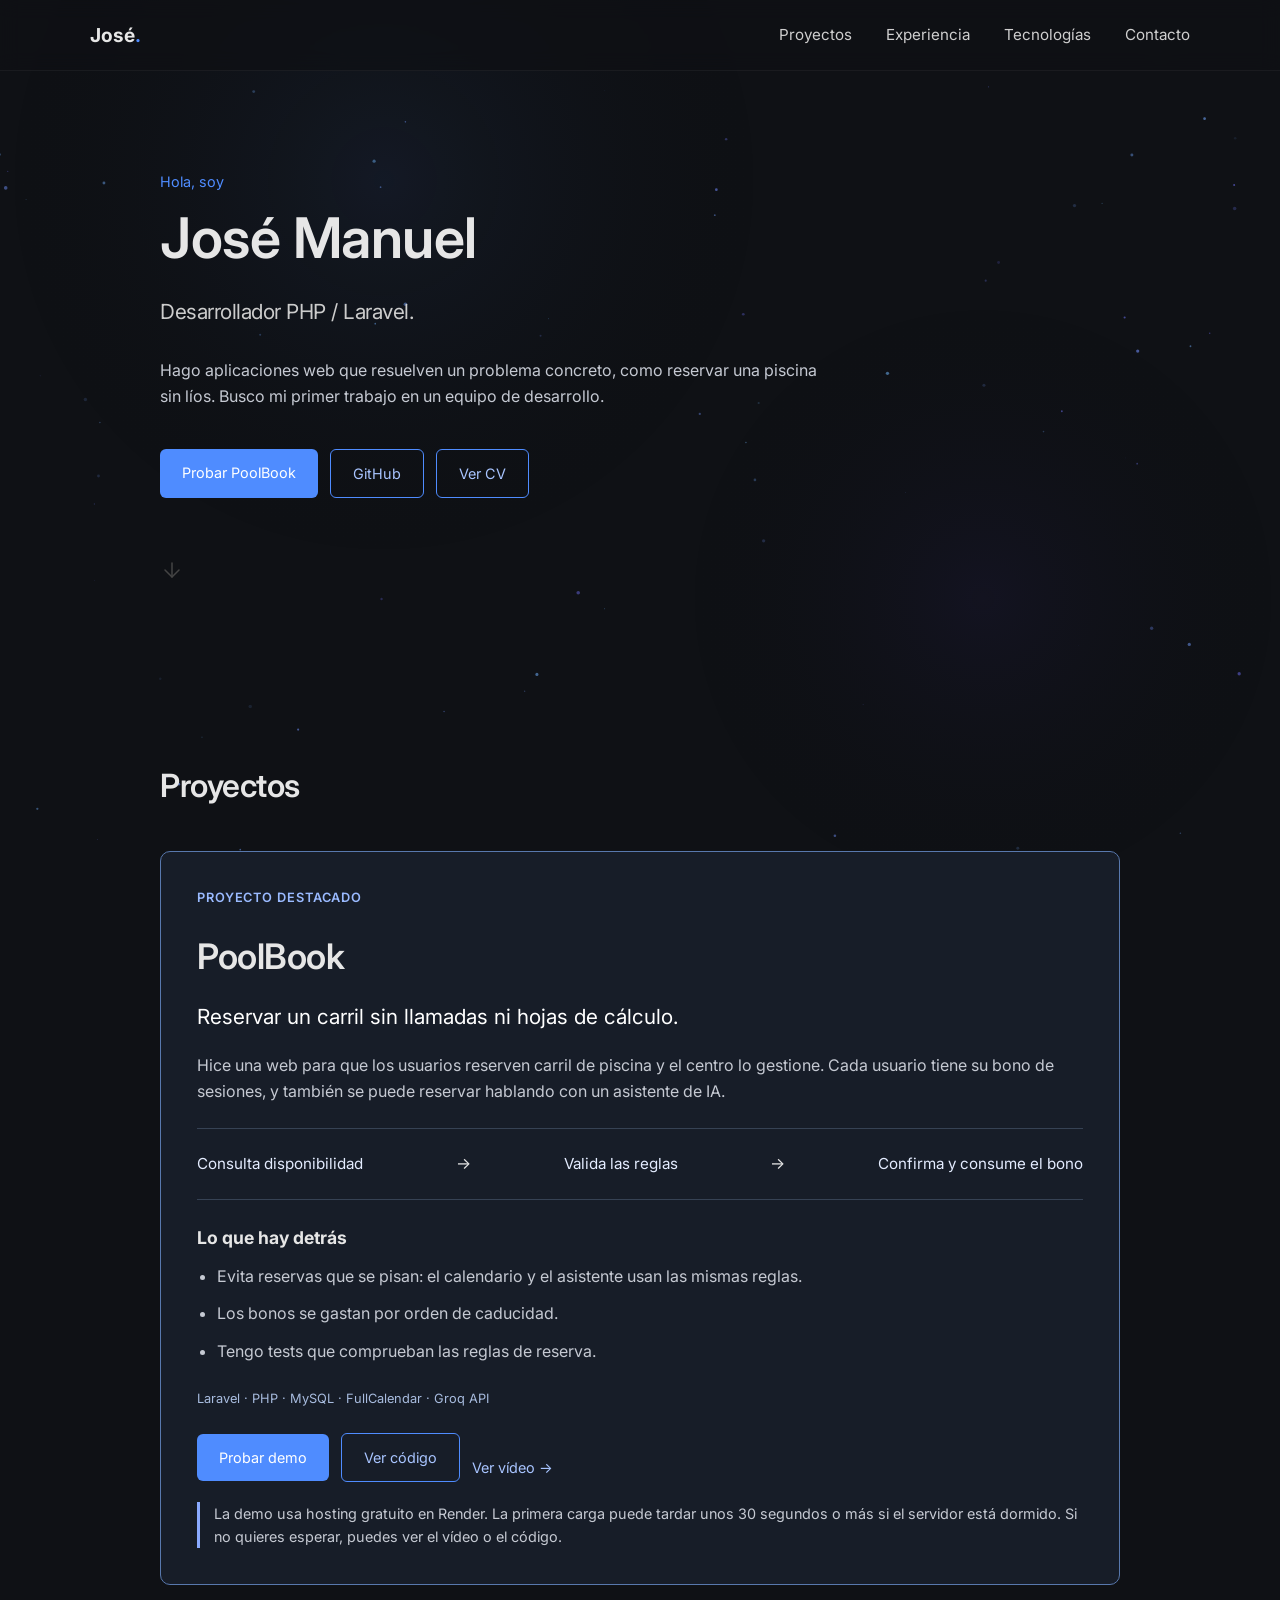
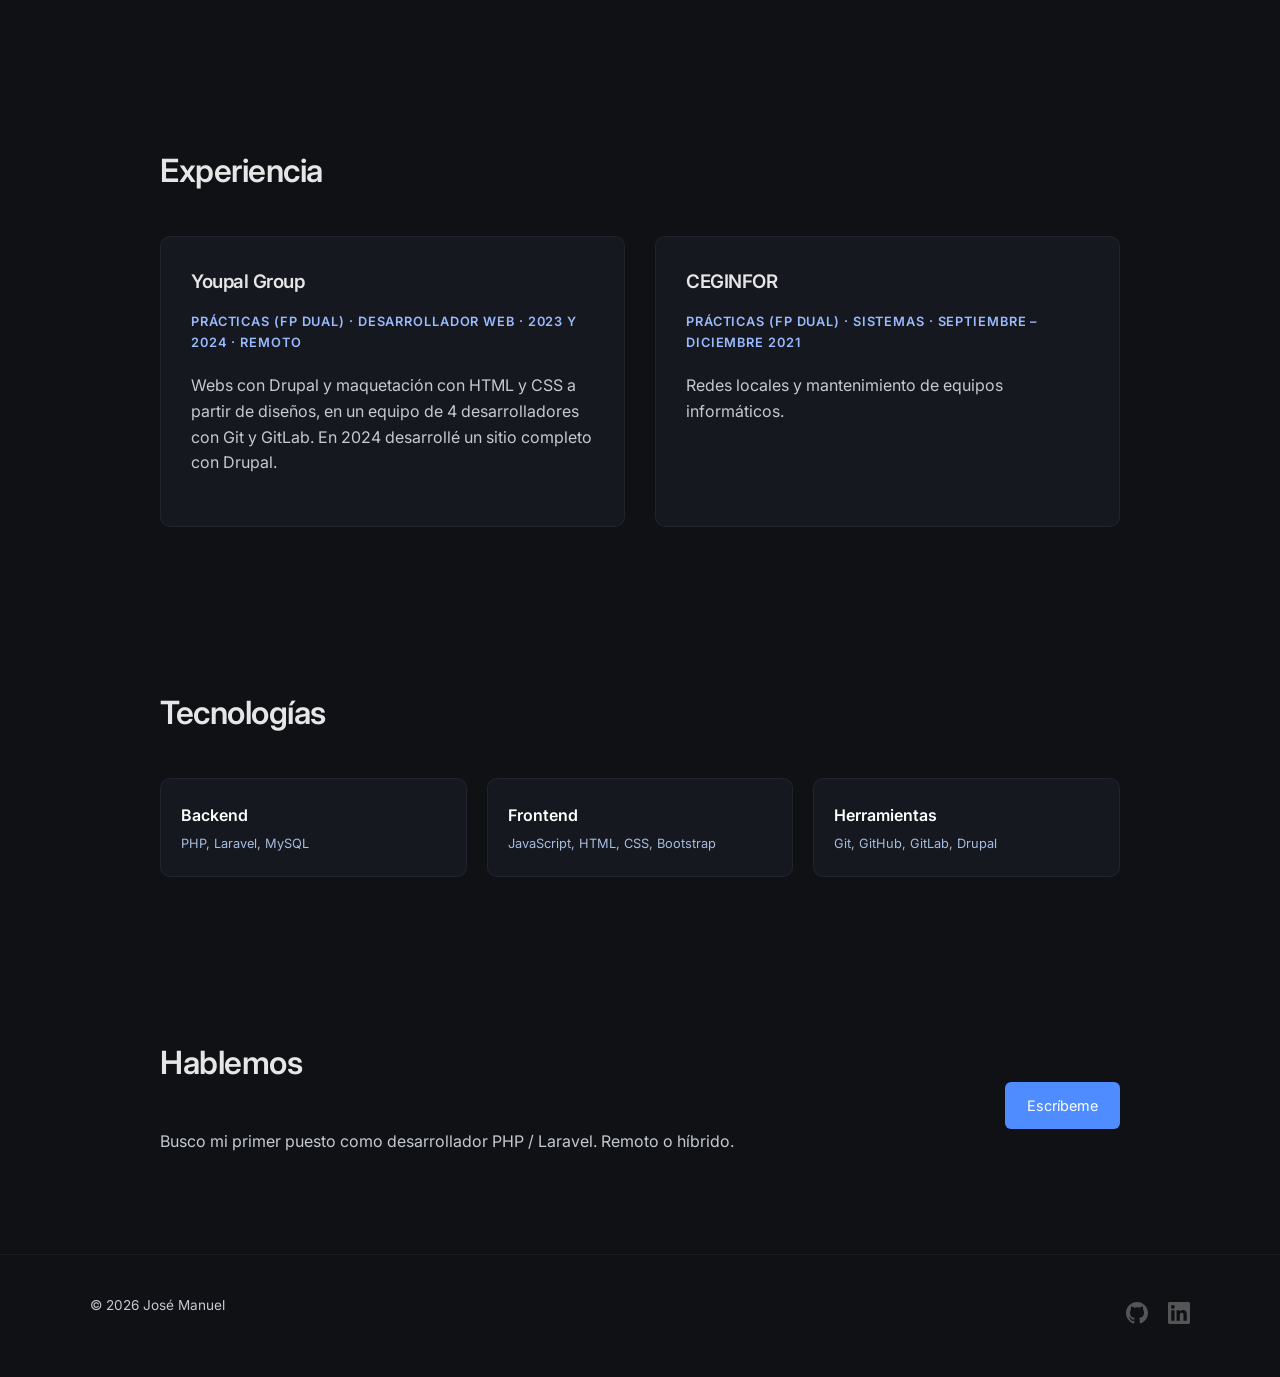
==== index.html @ 7a164c7e "añado contador de visitas" ====
<!DOCTYPE html>
<html lang="es">

<head>
  <meta charset="UTF-8" />
  <meta name="viewport" content="width=device-width, initial-scale=1.0" />
  <title>José Manuel | Desarrollador PHP y Laravel</title>
  <meta name="description"
    content="Desarrollo aplicaciones web con PHP y Laravel. Prueba PoolBook, una app de reservas que puedes usar ahora mismo.">
  <meta property="og:type" content="website" />
  <meta property="og:locale" content="es_ES" />
  <meta property="og:title" content="José Manuel | Desarrollador PHP y Laravel" />
  <meta property="og:description" content="Desarrollo aplicaciones web con PHP y Laravel. Prueba PoolBook, una app de reservas que puedes usar ahora mismo." />
  <meta property="og:url" content="https://josebenitezalba.github.io/Personal-Website/" />
  <meta property="og:image" content="https://josebenitezalba.github.io/Personal-Website/assets/1-social-preview.png" />
  <meta property="og:image:width" content="1200" />
  <meta property="og:image:height" content="630" />
  <meta name="twitter:card" content="summary_large_image" />
  <link rel="icon" type="image/svg+xml" href="assets/favicon.svg" />
  <link rel="canonical" href="https://josebenitezalba.github.io/Personal-Website/" />
  <link rel="preconnect" href="https://fonts.googleapis.com">
  <link href="https://fonts.googleapis.com/css2?family=Inter:wght@300;400;600;700&display=swap" rel="stylesheet">
  <link rel="stylesheet" href="style.css" />
</head>

<body>

  <!-- FONDO ANIMADO -->
  <a class="skip-link" href="#main">Saltar al contenido</a>
  <canvas id="bg-canvas" aria-hidden="true"></canvas>

  <header class="header">
    <div class="container nav">
      <div class="logo">José<span>.</span></div>
      <nav id="main-nav">
        <a href="#projects">Proyectos</a>
        <a href="#experience">Experiencia</a>
        <a href="#skills">Tecnologías</a>
        <a href="#contact">Contacto</a>
      </nav>
      <button class="hamburger" id="hamburger" aria-label="Abrir menú" aria-expanded="false" aria-controls="main-nav">
        <span></span>
        <span></span>
        <span></span>
      </button>
    </div>
  </header>

  <main id="main">

    <!-- HERO -->
    <section class="hero" data-section>
      <div class="container hero-container">
        <p class="hero-mini">Hola, soy</p>

        <h1 class="hero-name">
          <span>José Manuel</span>
        </h1>

        <h2 class="hero-role">
          Desarrollador PHP / Laravel.
        </h2>

        <p class="hero-description">
          Hago aplicaciones web que resuelven un problema concreto, como reservar una piscina sin líos.
          Busco mi primer trabajo en un equipo de desarrollo.
        </p>

        <div class="hero-buttons">
          <a href="#poolbook" class="btn-primary">Probar PoolBook</a>
          <a href="https://github.com/JoseBenitezAlba" target="_blank" rel="noopener noreferrer" class="btn-secondary">GitHub</a>
          <a href="CV José Manuel Benítez Alba.pdf" target="_blank" rel="noopener noreferrer" class="btn-secondary">Ver CV</a>
        </div>

        <a href="#projects" class="scroll-indicator" aria-label="Scroll hacia abajo">
          <svg xmlns="http://www.w3.org/2000/svg" width="24" height="24" viewBox="0 0 24 24" fill="none"
            stroke="currentColor" stroke-width="1.5" stroke-linecap="round" stroke-linejoin="round">
            <line x1="12" y1="5" x2="12" y2="19" />
            <polyline points="19 12 12 19 5 12" />
          </svg>
        </a>
      </div>
    </section>

    <!-- PROYECTOS -->
    <section id="projects" class="section" data-section>
      <div class="container narrow">
        <h2>Proyectos</h2>
        <div class="projects-grid">

          <article id="poolbook" class="project-card featured-project">
            <p class="eyebrow">Proyecto destacado</p>
            <h3>PoolBook</h3>
            <p class="project-lead">Reservar un carril sin llamadas ni hojas de cálculo.</p>
            <p>Hice una web para que los usuarios reserven carril de piscina y el centro lo gestione.
              Cada usuario tiene su bono de sesiones, y también se puede reservar hablando con un asistente de IA.</p>
            <div class="case-flow" aria-label="Flujo de una reserva">
              <span>Consulta disponibilidad</span><span aria-hidden="true">→</span>
              <span>Valida las reglas</span><span aria-hidden="true">→</span><span>Confirma y consume el bono</span>
            </div>
            <h4>Lo que hay detrás</h4>
            <ul class="case-details">
              <li>Evita reservas que se pisan: el calendario y el asistente usan las mismas reglas.</li>
              <li>Los bonos se gastan por orden de caducidad.</li>
              <li>Tengo tests que comprueban las reglas de reserva.</li>
            </ul>
            <p class="tech">Laravel · PHP · MySQL · FullCalendar · Groq API</p>
            <div class="project-actions">
              <a href="https://poolbook.onrender.com/" target="_blank" rel="noopener noreferrer" class="btn-primary">Probar demo</a>
              <a href="https://github.com/JoseBenitezAlba/poolbook" target="_blank" rel="noopener noreferrer" class="btn-secondary">Ver código</a>
              <a href="https://youtu.be/JI9NC-3bdPs" target="_blank" rel="noopener noreferrer" class="project-link">Ver vídeo →</a>
            </div>
            <p class="demo-note">La demo usa hosting gratuito en Render. La primera carga puede tardar unos 30 segundos o más si el servidor está dormido. Si no quieres esperar, puedes ver el vídeo o el código.</p>
          </article>

        </div>
      </div>
    </section>

    <!-- EXPERIENCIA -->
    <section id="experience" class="section" data-section>
      <div class="container narrow">
        <h2>Experiencia</h2>
        <div class="projects-grid">

          <article class="project-card">
            <h3>Youpal Group</h3>
            <p class="eyebrow">Prácticas (FP dual) · Desarrollador web · 2023 y 2024 · Remoto</p>
            <p>
              Webs con Drupal y maquetación con HTML y CSS a partir de diseños, en un equipo
              de 4 desarrolladores con Git y GitLab. En 2024 desarrollé un sitio completo con Drupal.
            </p>
          </article>

          <article class="project-card">
            <h3>CEGINFOR</h3>
            <p class="eyebrow">Prácticas (FP dual) · Sistemas · Septiembre – diciembre 2021</p>
            <p>
              Redes locales y mantenimiento de equipos informáticos.
            </p>
          </article>

        </div>
      </div>
    </section>

    <!-- TECNOLOGÍAS -->
    <section id="skills" class="section" data-section>
      <div class="container narrow">
        <h2>Tecnologías</h2>
        <div class="skills-grid">
          <div class="skill-item">
            <span class="skill-name">Backend</span>
            <span class="skill-level">PHP, Laravel, MySQL</span>
          </div>
          <div class="skill-item">
            <span class="skill-name">Frontend</span>
            <span class="skill-level">JavaScript, HTML, CSS, Bootstrap</span>
          </div>
          <div class="skill-item">
            <span class="skill-name">Herramientas</span>
            <span class="skill-level">Git, GitHub, GitLab, Drupal</span>
          </div>
        </div>
      </div>
    </section>

    <!-- CONTACTO -->
    <section id="contact" class="section contact-section" data-section>
      <div class="container narrow contact-container">
        <div class="contact-text">
          <h2>Hablemos</h2>
          <p>Busco mi primer puesto como desarrollador PHP / Laravel. Remoto o híbrido.</p>
        </div>
        <div class="contact-cta">
          <a href="mailto:jombenalb@gmail.com" class="btn-primary">Escríbeme</a>
        </div>
      </div>
    </section>

  </main>

  <footer>
    <div class="container footer-inner">
      <p>© 2026 José Manuel</p>
      <div class="footer-icons">
        <a href="https://github.com/JoseBenitezAlba" target="_blank" rel="noopener noreferrer" class="footer-icon" aria-label="GitHub">
          <svg xmlns="http://www.w3.org/2000/svg" width="22" height="22" viewBox="0 0 24 24" fill="currentColor">
            <path
              d="M12 0C5.374 0 0 5.373 0 12c0 5.302 3.438 9.8 8.207 11.387.599.111.793-.261.793-.577v-2.234c-3.338.726-4.033-1.416-4.033-1.416-.546-1.387-1.333-1.756-1.333-1.756-1.089-.745.083-.729.083-.729 1.205.084 1.839 1.237 1.839 1.237 1.07 1.834 2.807 1.304 3.492.997.107-.775.418-1.305.762-1.604-2.665-.305-5.467-1.334-5.467-5.931 0-1.311.469-2.381 1.236-3.221-.124-.303-.535-1.524.117-3.176 0 0 1.008-.322 3.301 1.23A11.509 11.509 0 0 1 12 5.803c1.02.005 2.047.138 3.006.404 2.291-1.552 3.297-1.23 3.297-1.23.653 1.653.242 2.874.118 3.176.77.84 1.235 1.911 1.235 3.221 0 4.609-2.807 5.624-5.479 5.921.43.372.823 1.102.823 2.222v3.293c0 .319.192.694.801.576C20.566 21.797 24 17.3 24 12c0-6.627-5.373-12-12-12z" />
          </svg>
        </a>
        <a href="https://www.linkedin.com/in/jose-manuel-benitez-alba" target="_blank" rel="noopener noreferrer" class="footer-icon" aria-label="LinkedIn">
          <svg xmlns="http://www.w3.org/2000/svg" width="22" height="22" viewBox="0 0 24 24" fill="currentColor">
            <path d="M20.447 20.452h-3.554v-5.569c0-1.328-.027-3.037-1.852-3.037-1.853 0-2.136 1.445-2.136 2.939v5.667H9.351V9h3.414v1.561h.046c.477-.9 1.637-1.85 3.37-1.85 3.601 0 4.267 2.37 4.267 5.455v6.286zM5.337 7.433a2.062 2.062 0 0 1-2.063-2.065 2.064 2.064 0 1 1 2.063 2.065zm1.782 13.019H3.555V9h3.564v11.452zM22.225 0H1.771C.792 0 0 .774 0 1.729v20.542C0 23.227.792 24 1.771 24h20.451C23.2 24 24 23.227 24 22.271V1.729C24 .774 23.2 0 22.222 0h.003z"/>
          </svg>
        </a>
      </div>
    </div>
  </footer>

  <script src="app.js"></script>
  <script data-goatcounter="https://josemanuel-dev.goatcounter.com/count"
    async src="https://gc.zgo.at/count.js"></script>
</body>

</html>
---- style.css ----
/* =============================
   BASE RESET
============================= */

* {
  margin: 0;
  padding: 0;
  box-sizing: border-box;
}

html {
  scroll-behavior: smooth;
}

body {
  font-family: 'Inter', sans-serif;
  background: #0f1115;
  color: #e6e6e6;
  line-height: 1.6;
  -webkit-font-smoothing: antialiased;
}

/* =============================
   CANVAS FONDO
============================= */

#bg-canvas {
  position: fixed;
  top: 0;
  left: 0;
  width: 100%;
  height: 100%;
  z-index: 0;
  pointer-events: none;
}

/* =============================
   LAYOUT
============================= */

.container {
  width: 90%;
  max-width: 1100px;
  margin: 0 auto;
  position: relative;
  z-index: 1;
}

/* Antes dependía del orden en el archivo para ganar la cascada
   sobre .container (misma especificidad). Con su propio width/margin
   funciona sola, sin depender de dónde se declare. */
.narrow {
  width: 90%;
  max-width: 750px;
  margin: 0 auto;
}

.section {
  padding: 140px 0;
  position: relative;
}

h1, h2, h3 {
  font-weight: 600;
  letter-spacing: -0.5px;
}

h2 {
  font-size: 2rem;
  margin-bottom: 40px;
}

p {
  color: #b5b5b5;
  margin-bottom: 20px;
}

strong {
  color: #ffffff;
}

/* =============================
   HEADER
============================= */

.header {
  position: fixed;
  width: 100%;
  top: 0;
  backdrop-filter: blur(10px);
  background: rgba(15,17,21,0.7);
  border-bottom: 1px solid rgba(255,255,255,0.05);
  z-index: 1000;
}

.nav {
  display: flex;
  justify-content: space-between;
  align-items: center;
  height: 70px;
}

.logo {
  font-weight: 700;
  font-size: 1.2rem;
}

.logo span {
  color: #4f8cff;
}

nav a {
  margin-left: 30px;
  text-decoration: none;
  color: #cfcfcf;
  font-size: 0.95rem;
  transition: 0.3s ease;
}

nav a:hover {
  color: #4f8cff;
}

/* =============================
   HERO
============================= */

.hero {
  min-height: 100vh;
  display: flex;
  align-items: center;
  padding-top: 80px;
  opacity: 1 !important;
  transform: none !important;
}

/* 750px en vez de 800px: ahora coincide exactamente con .narrow,
   así que el hero queda alineado con About/Skills/Projects/Contact. */
.hero-container {
  max-width: 750px;
}

.hero-mini {
  font-size: 0.9rem;
  color: #4f8cff;
  margin-bottom: 15px;
  animation: fadeUp 0.7s ease both;
  animation-delay: 0.1s;
}

.hero-name {
  font-size: 3.5rem;
  line-height: 1.1;
  margin-bottom: 25px;
  will-change: transform;
  transition: transform 0.15s ease-out;
  animation: fadeUp 0.7s ease both;
  animation-delay: 0.25s;
}

.hero-name span {
  display: block;
}

.hero-role {
  font-size: 1.3rem;
  font-weight: 400;
  color: #cccccc;
  margin-bottom: 30px;
  will-change: transform;
  transition: transform 0.2s ease-out;
  animation: fadeUp 0.7s ease both;
  animation-delay: 0.4s;
}

.hero-description {
  max-width: 600px;
  margin-bottom: 40px;
  will-change: transform;
  transition: transform 0.25s ease-out;
  animation: fadeUp 0.7s ease both;
  animation-delay: 0.55s;
}

.hero-buttons {
  display: flex;
  gap: 20px;
  margin-top: 20px;
  animation: fadeUp 0.7s ease both;
  animation-delay: 0.7s;
}

@keyframes fadeUp {
  from {
    opacity: 0;
    transform: translateY(30px);
  }
  to {
    opacity: 1;
    transform: translateY(0);
  }
}

/* =============================
   SCROLL INDICATOR
============================= */

.scroll-indicator {
  display: inline-flex;
  margin-top: 60px;
  color: #444;
  text-decoration: none;
  animation: bounce 2s ease-in-out infinite;
  transition: color 0.3s ease;
}

.scroll-indicator:hover {
  color: #4f8cff;
}

@keyframes bounce {
  0%, 100% { transform: translateY(0); }
  50%       { transform: translateY(10px); }
}

/* =============================
   NAV ACTIVO
============================= */

nav a.active {
  color: #4f8cff;
}

/* =============================
   BOTÓN CV
============================= */

.btn-cv {
  display: inline-flex;
  align-items: center;
  gap: 8px;
  border: 1px solid rgba(255,255,255,0.15);
  color: #cfcfcf;
  padding: 12px 22px;
  text-decoration: none;
  border-radius: 6px;
  font-size: 0.9rem;
  transition: 0.3s ease;
}

.btn-cv:hover {
  border-color: #4f8cff;
  color: #4f8cff;
  transform: translateY(-2px);
}

/* =============================
   TECNOLOGÍAS
============================= */

.skills-grid {
  display: grid;
  grid-template-columns: repeat(auto-fit, minmax(220px, 1fr));
  gap: 20px;
}

.skill-item {
  background: #15181f;
  border: 1px solid rgba(255,255,255,0.05);
  border-radius: 10px;
  padding: 24px 20px;
  transition: 0.3s ease;
}

.skill-item:hover {
  border-color: #4f8cff;
  transform: translateY(-4px);
}

.skill-icon {
  font-size: 1.6rem;
  display: block;
  margin-bottom: 10px;
}

.skill-name {
  font-size: 1rem;
  font-weight: 600;
  color: #ffffff;
  display: block;
  margin-bottom: 6px;
}

.skill-level {
  font-size: 0.8rem;
  color: #666;
  display: block;
  line-height: 1.4;
}

/* =============================
   BUTTONS
============================= */

.btn-primary {
  background: #4f8cff;
  color: #fff;
  padding: 12px 22px;
  text-decoration: none;
  border-radius: 6px;
  font-size: 0.9rem;
  transition: 0.3s ease;
}

.btn-primary:hover {
  background: #3a6edc;
  transform: translateY(-2px);
}

.btn-secondary {
  border: 1px solid #4f8cff;
  color: #4f8cff;
  padding: 12px 22px;
  text-decoration: none;
  border-radius: 6px;
  font-size: 0.9rem;
  transition: 0.3s ease;
}

.btn-secondary:hover {
  background: rgba(79,140,255,0.1);
}

/* Estado de foco visible para navegación por teclado.
   Antes solo había :hover, así que un usuario tabulando no veía
   dónde estaba el foco. */
.btn-primary:focus-visible,
.btn-secondary:focus-visible,
.btn-cv:focus-visible,
nav a:focus-visible,
.project-link:focus-visible,
.footer-icon:focus-visible,
.scroll-indicator:focus-visible {
  outline: 2px solid #4f8cff;
  outline-offset: 3px;
  border-radius: 4px;
}

/* =============================
   ABOUT
============================= */

.about-highlight {
  font-size: 1.2rem;
  color: #ffffff;
  margin-bottom: 25px;
}

/* =============================
   PROJECTS
============================= */

/* auto-fit en vez de repeat(2, 1fr): con 2 proyectos se ve igual
   que antes, pero si añades un tercero (p. ej. PoolBook) no te
   deja una fila descuadrada 2+1. */
.projects-grid {
  display: grid;
  grid-template-columns: repeat(auto-fit, minmax(300px, 1fr));
  gap: 30px;
}

.project-card {
  padding: 30px;
  background: #15181f;
  border: 1px solid rgba(255,255,255,0.05);
  border-radius: 10px;
  transition: 0.3s ease;
}

.project-card:hover {
  transform: translateY(-5px);
  border-color: #4f8cff;
}

.project-card h3 {
  margin-bottom: 15px;
}

.tech {
  font-size: 0.8rem;
  color: #4f8cff;
  display: block;
  margin-top: 15px;
}

.project-link {
  display: inline-block;
  margin-top: 20px;
  color: #ffffff;
  text-decoration: none;
  font-size: 0.9rem;
}

.project-link:hover {
  color: #4f8cff;
}

/* =============================
   CONTACT
============================= */

.contact-container {
  display: flex;
  justify-content: space-between;
  align-items: center;
  gap: 60px;
  flex-wrap: wrap;
}

.contact-text {
  flex: 1;
}

.contact-cta {
  flex-shrink: 0;
  display: flex;
  gap: 12px;
  flex-wrap: wrap;
}

/* =============================
   FOOTER
============================= */

footer {
  padding: 40px 0;
  border-top: 1px solid rgba(255,255,255,0.05);
  color: #777;
  font-size: 0.85rem;
  position: relative;
  z-index: 1;
}

.footer-inner {
  display: flex;
  justify-content: space-between;
  align-items: center;
}

.footer-icons {
  display: flex;
  gap: 20px;
}

.footer-icon {
  color: #555;
  transition: color 0.3s ease, transform 0.3s ease;
}

.footer-icon:hover {
  color: #4f8cff;
  transform: translateY(-3px);
}

/* =============================
   SCROLL REVEAL
============================= */

[data-section] {
  opacity: 1;
  transform: translateY(40px);
  transition: opacity 0.7s ease, transform 0.7s ease;
}

.hero[data-section] {
  opacity: 1;
  transform: none;
}

[data-section].visible {
  opacity: 1;
  transform: translateY(0);
}

/* =============================
   HAMBURGER
============================= */

.hamburger {
  display: none;
  flex-direction: column;
  justify-content: center;
  gap: 5px;
  background: none;
  border: none;
  cursor: pointer;
  padding: 4px;
  z-index: 1001;
}

.hamburger span {
  display: block;
  width: 24px;
  height: 2px;
  background: #cfcfcf;
  border-radius: 2px;
  transition: 0.3s ease;
}

.hamburger.open span:nth-child(1) {
  transform: translateY(7px) rotate(45deg);
}
.hamburger.open span:nth-child(2) {
  opacity: 0;
}
.hamburger.open span:nth-child(3) {
  transform: translateY(-7px) rotate(-45deg);
}

/* =============================
   RESPONSIVE
============================= */

@media (max-width: 768px) {
  .hamburger {
    display: flex;
  }

  #main-nav {
    display: none;
    flex-direction: column;
    position: fixed;
    top: 70px;
    left: 0;
    width: 100%;
    background: rgba(15,17,21,0.97);
    backdrop-filter: blur(10px);
    padding: 30px 0;
    border-bottom: 1px solid rgba(255,255,255,0.05);
    z-index: 999;
  }

  #main-nav.open {
    display: flex;
  }

  #main-nav a {
    margin: 0;
    padding: 14px 5%;
    font-size: 1.1rem;
    border-bottom: 1px solid rgba(255,255,255,0.04);
  }

  .hero-name {
    font-size: 2.5rem;
  }

  .hero-buttons {
    flex-direction: column;
    align-items: flex-start;
  }

  .section {
    padding: 100px 0;
  }

  .contact-container {
    flex-direction: column;
    align-items: flex-start;
  }

  .contact-cta {
    flex-direction: column;
    width: 100%;
  }

  .skills-grid,
  .projects-grid {
    grid-template-columns: 1fr;
  }
}

/* =============================
   ACCESIBILIDAD: MOVIMIENTO REDUCIDO
============================= */

@media (prefers-reduced-motion: reduce) {
  *,
  *::before,
  *::after {
    animation-duration: 0.01ms !important;
    animation-iteration-count: 1 !important;
    transition-duration: 0.01ms !important;
    scroll-behavior: auto !important;
  }
}

/* Contenido accesible sin JavaScript; los efectos nunca ocultan información. */
[data-section], .hero[data-section] { opacity: 1; transform: none; }
p { color: #c5c9d2; }
.hero { min-height: auto; padding: 170px 0 90px; }
.hero-container, .narrow { max-width: 960px; }
.hero-description { max-width: 660px; }
.hero-role { max-width: 800px; }
.hero-buttons, .project-actions { display: flex; flex-wrap: wrap; gap: 12px; }
.section { padding: 80px 0; scroll-margin-top: 90px; }
#poolbook { scroll-margin-top: 100px; }
.featured-project { grid-column: 1 / -1; padding: 36px; border-color: #5878ad; background: #171d28; }
.featured-project h3 { font-size: 2.2rem; }
.eyebrow { color: #9abaff; font-size: .8rem; letter-spacing: .07em; text-transform: uppercase; font-weight: 600; }
.project-lead { font-size: 1.3rem; color: #fff; }
.featured-project h4 { margin: 24px 0 12px; font-size: 1.1rem; }
.case-details { padding-left: 20px; color: #c5c9d2; }
.case-details li { margin-bottom: 12px; }
.case-flow { display: flex; align-items: center; justify-content: space-between; gap: 15px; border-block: 1px solid #364254; padding: 22px 0; margin: 24px 0; }
.case-flow span:not([aria-hidden]) { font-size: .95rem; color: #e4ecff; }
.demo-note { margin: 20px 0 0; font-size: .9rem; border-left: 3px solid #8aaaff; padding-left: 14px; }
.featured-project .tech { margin: 24px 0; display: block; }
.project-actions { align-items: center; }
.skip-link { position: fixed; left: 16px; top: -80px; z-index: 2000; padding: 12px; background: white; color: #10151f; }
.skip-link:focus { top: 16px; }
a:focus-visible, button:focus-visible { outline: 3px solid #b5ccff; outline-offset: 5px; }
@media (max-width: 768px) {
  .hero { padding: 130px 0 65px; }
  .hero-role { font-size: 1.4rem; }
  .featured-project { padding: 24px; }
  .case-flow { flex-direction: column; align-items: flex-start; }
  .case-flow [aria-hidden] { transform: rotate(90deg); }
  .project-actions { flex-direction: column; align-items: stretch; }
  #main-nav { position: static; display: flex; padding: 0; background: transparent; }
  .nav { flex-wrap: wrap; }
  #main-nav a { padding: 8px 6px; font-size: .85rem; border: 0; }
  .hamburger { display: none; }
  .js #main-nav { display: none; position: fixed; padding: 20px 0; background: #0f1115; }
  .js #main-nav.open { display: flex; }
  .js .hamburger { display: flex; }
}
/* El hero es contenido, no una animación de entrada. */
.hero-mini, .hero-name, .hero-role, .hero-description, .hero-buttons { animation: none; opacity: 1; }
.skill-level, .tech { color: #a8bcdf; }
.btn-secondary, .project-link { color: #a8c4ff; }
@media (max-width: 768px) {
  html:not(.js) .header { position: static; }
  html:not(.js) #main-nav { flex-direction: row; flex-wrap: wrap; }
  html:not(.js) .hero { padding-top: 65px; }
}
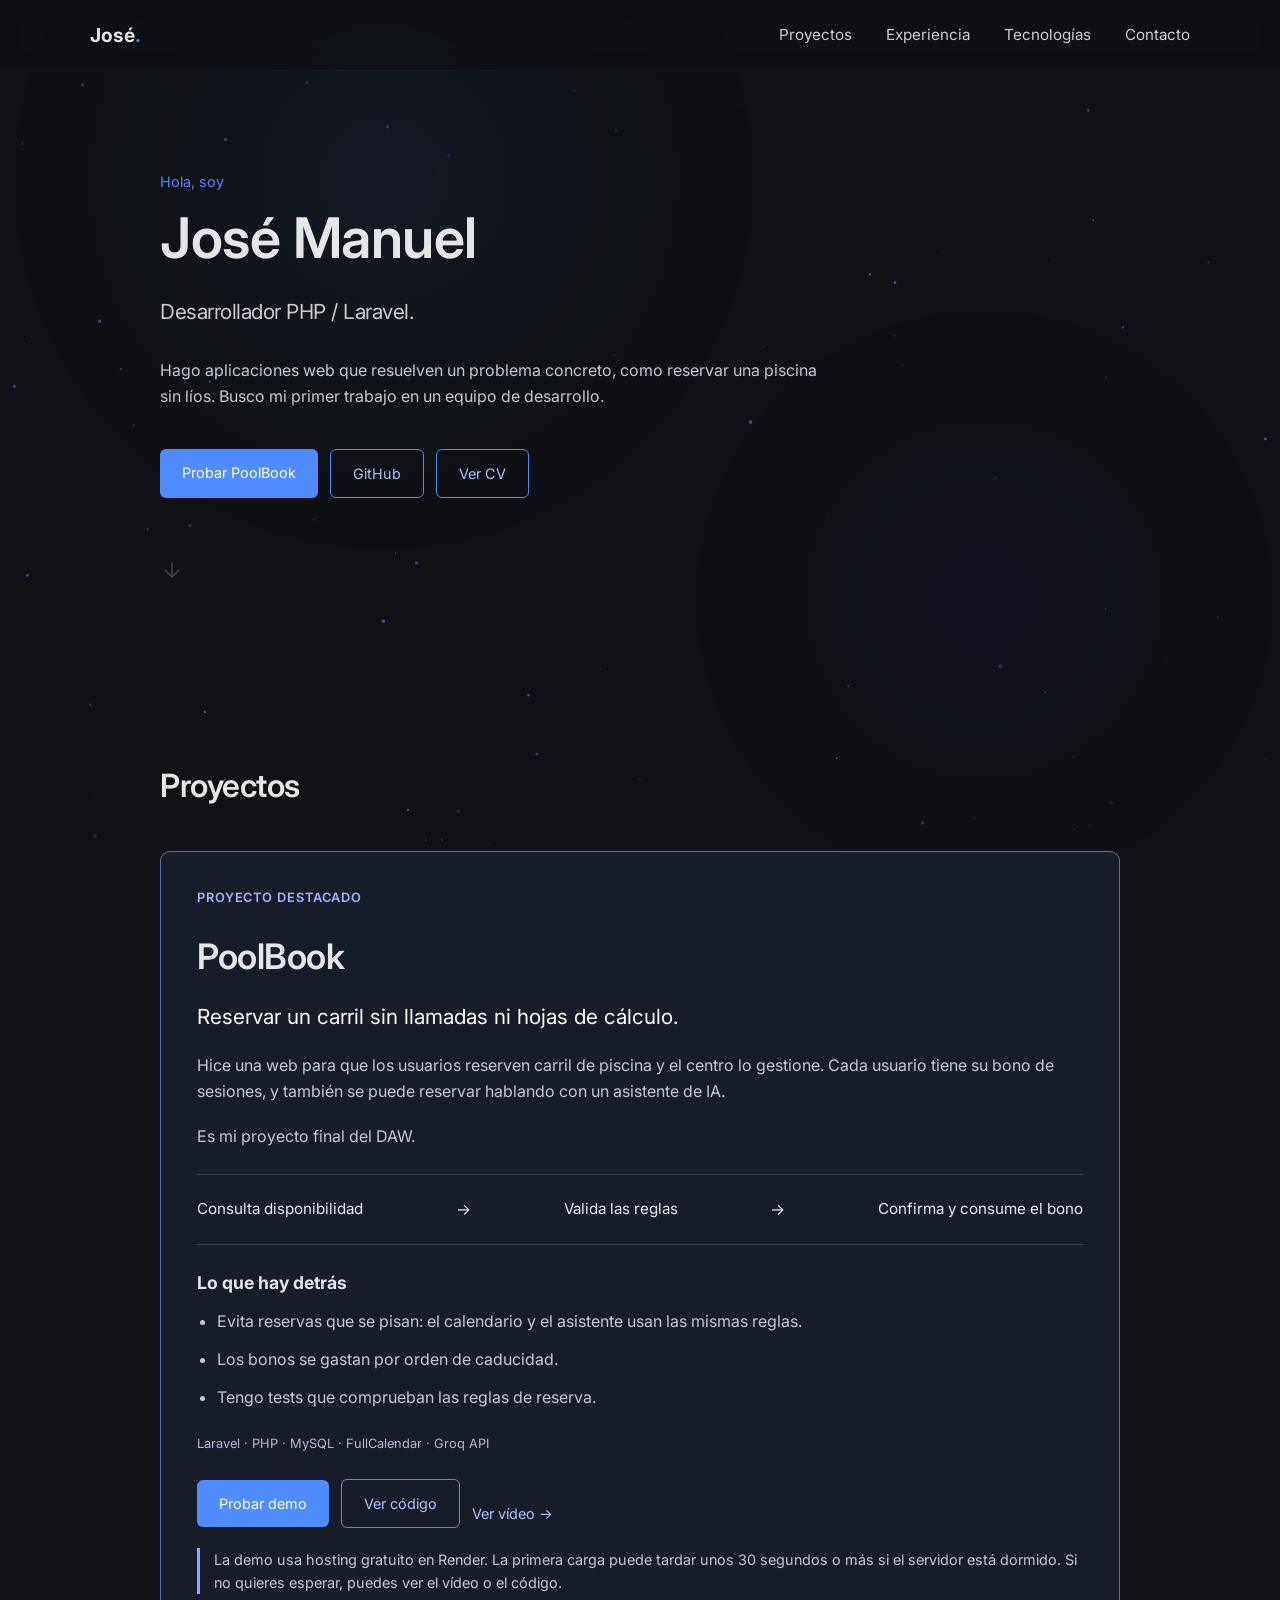
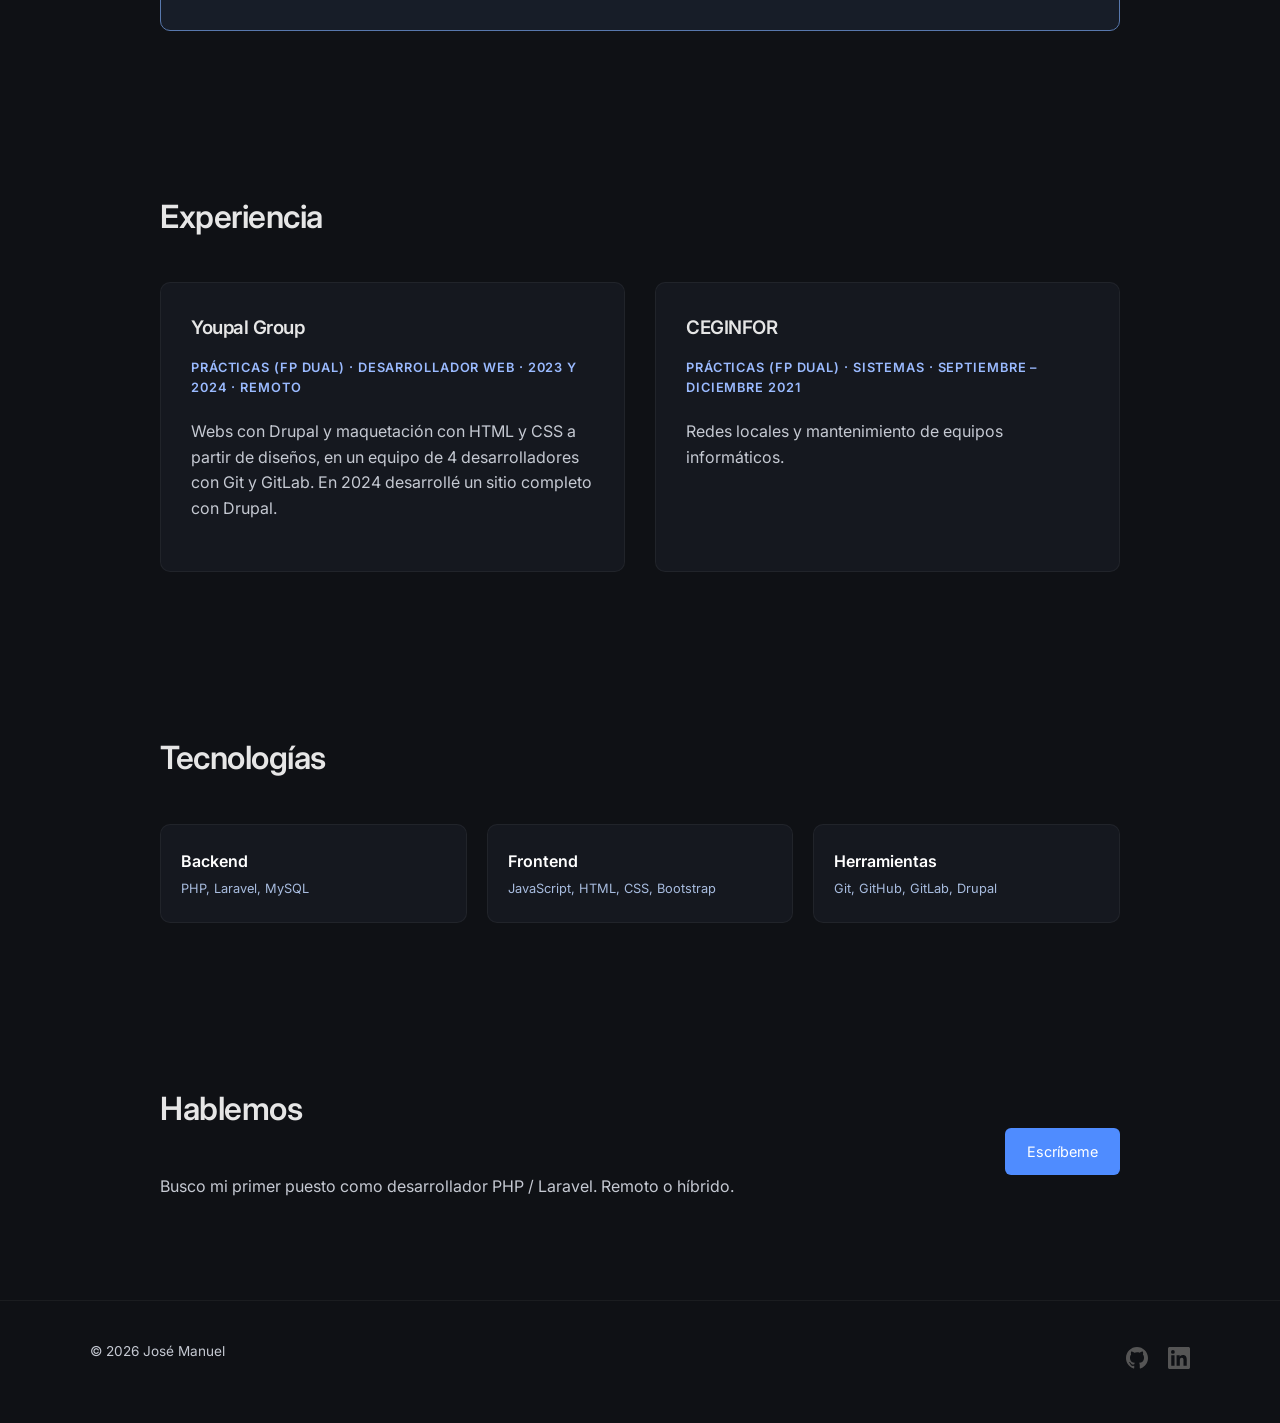
==== commit ff73c343: "subida del website" ====
--- a/index.html
+++ b/index.html
@@ -69,7 +69,7 @@
         <div class="hero-buttons">
           <a href="#poolbook" class="btn-primary">Probar PoolBook</a>
           <a href="https://github.com/JoseBenitezAlba" target="_blank" rel="noopener noreferrer" class="btn-secondary">GitHub</a>
-          <a href="CV José Manuel Benítez Alba.pdf" target="_blank" rel="noopener noreferrer" class="btn-secondary">Ver CV</a>
+          <a href="CV-Jose-Manuel-Benitez-Alba.pdf" target="_blank" rel="noopener noreferrer" class="btn-secondary">Ver CV</a>
         </div>
 
         <a href="#projects" class="scroll-indicator" aria-label="Scroll hacia abajo">
@@ -94,6 +94,7 @@
             <p class="project-lead">Reservar un carril sin llamadas ni hojas de cálculo.</p>
             <p>Hice una web para que los usuarios reserven carril de piscina y el centro lo gestione.
               Cada usuario tiene su bono de sesiones, y también se puede reservar hablando con un asistente de IA.</p>
+            <p>Es mi proyecto final del DAW.</p>
             <div class="case-flow" aria-label="Flujo de una reserva">
               <span>Consulta disponibilidad</span><span aria-hidden="true">→</span>
               <span>Valida las reglas</span><span aria-hidden="true">→</span><span>Confirma y consume el bono</span>
@@ -205,3 +206,4 @@
 </body>
 
 </html>
+
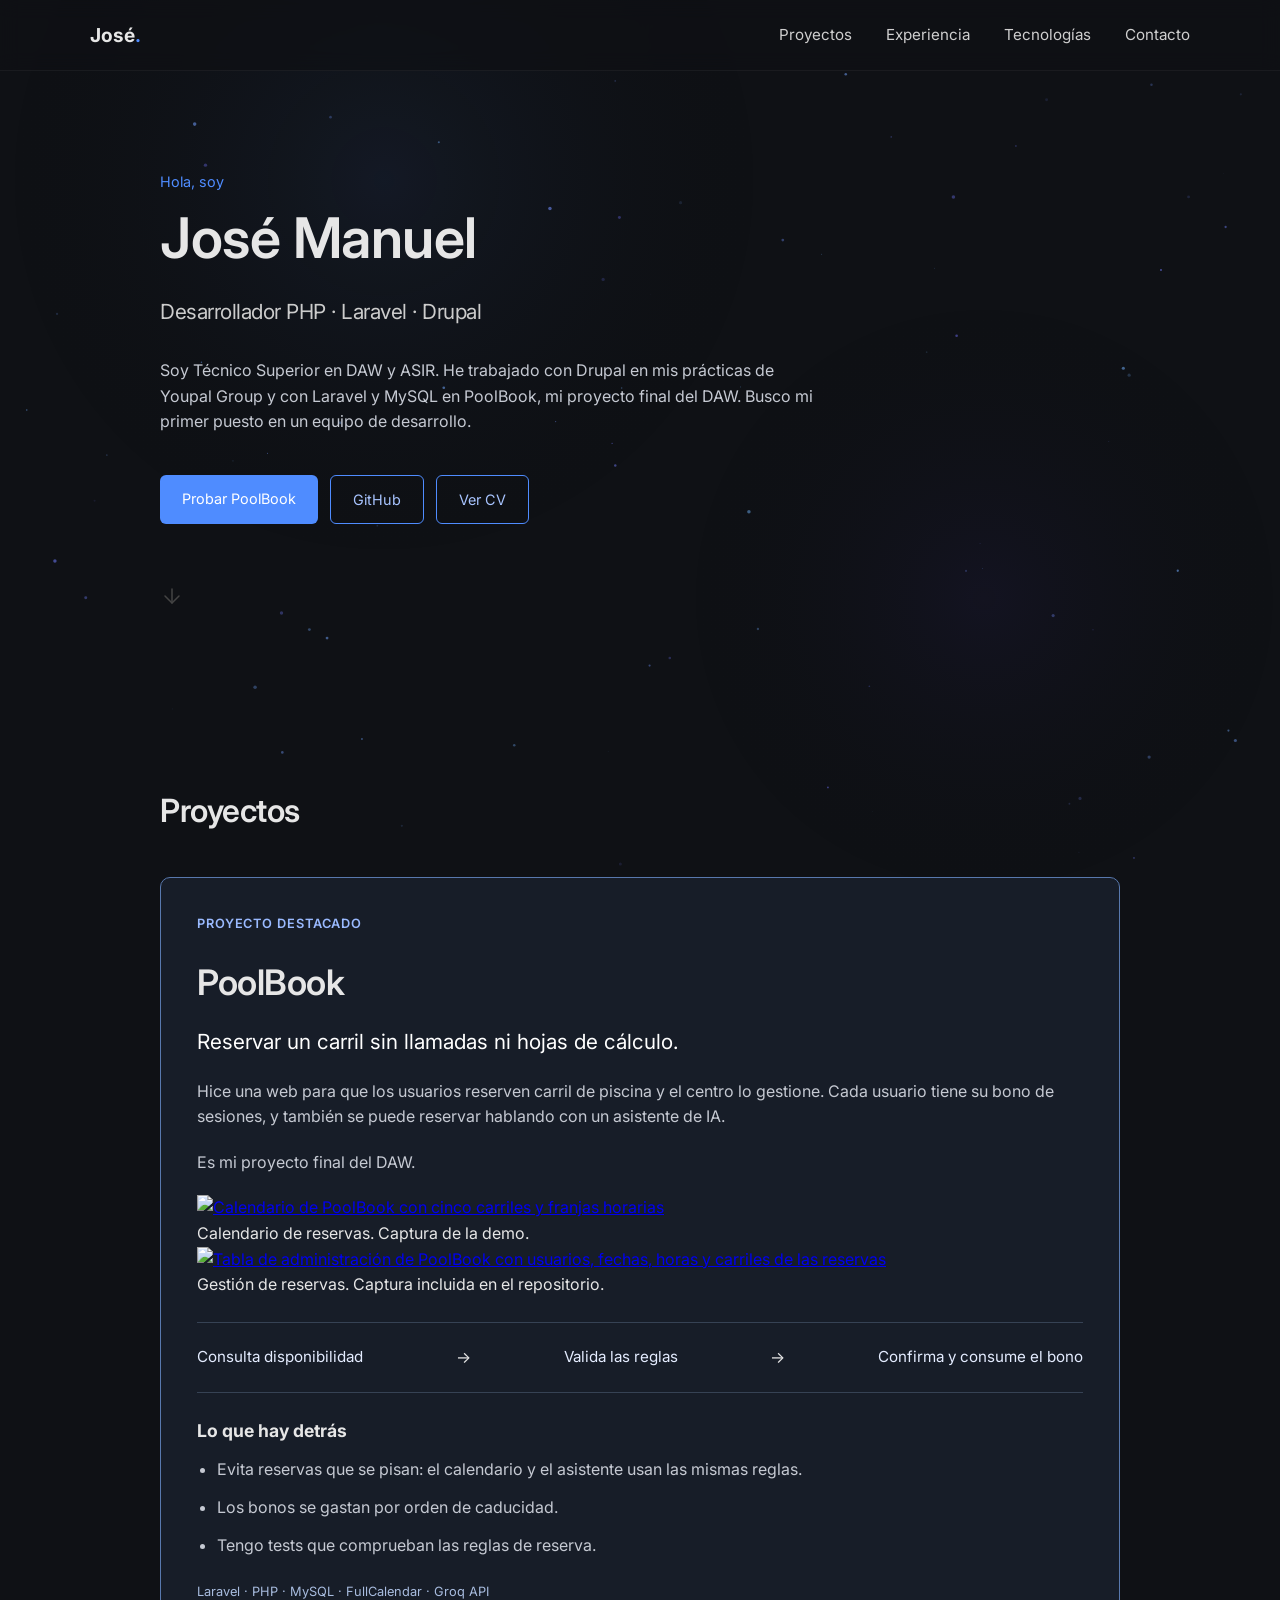
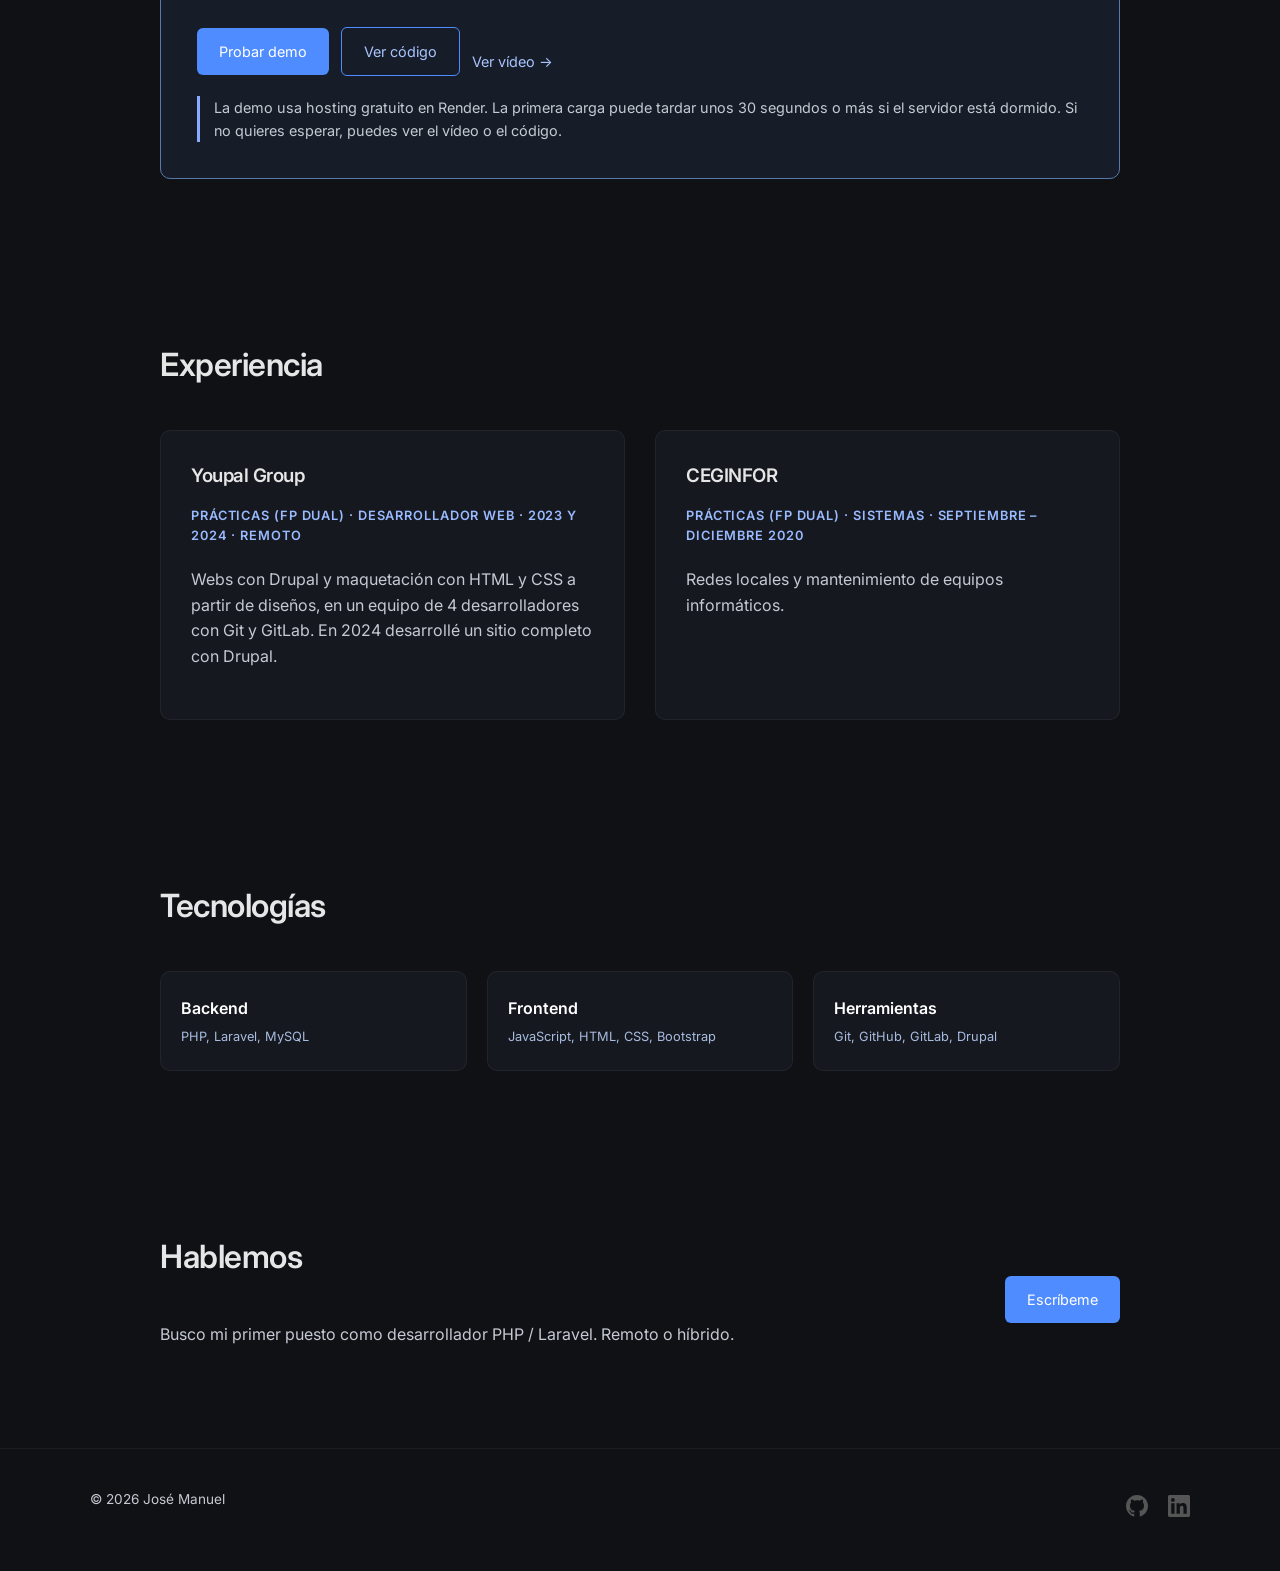
==== commit b7f1671e: "Actualizo portada, capturas de PoolBook y fecha de Ceginfor Updated job title and description for cl" ====
--- a/index.html
+++ b/index.html
@@ -58,12 +58,11 @@
         </h1>
 
         <h2 class="hero-role">
-          Desarrollador PHP / Laravel.
+          Desarrollador PHP · Laravel · Drupal
         </h2>
 
         <p class="hero-description">
-          Hago aplicaciones web que resuelven un problema concreto, como reservar una piscina sin líos.
-          Busco mi primer trabajo en un equipo de desarrollo.
+          Soy Técnico Superior en DAW y ASIR. He trabajado con Drupal en mis prácticas de Youpal Group y con Laravel y MySQL en PoolBook, mi proyecto final del DAW. Busco mi primer puesto en un equipo de desarrollo.
         </p>
 
         <div class="hero-buttons">
@@ -95,6 +94,20 @@
             <p>Hice una web para que los usuarios reserven carril de piscina y el centro lo gestione.
               Cada usuario tiene su bono de sesiones, y también se puede reservar hablando con un asistente de IA.</p>
             <p>Es mi proyecto final del DAW.</p>
+            <div class="project-gallery" aria-label="Capturas de PoolBook">
+              <figure>
+                <a href="assets/poolbook-calendario.webp" target="_blank" rel="noopener noreferrer" aria-label="Ampliar captura del calendario de PoolBook">
+                  <img src="assets/poolbook-calendario.webp" alt="Calendario de PoolBook con cinco carriles y franjas horarias" width="1440" height="330" loading="lazy" decoding="async">
+                </a>
+                <figcaption>Calendario de reservas. Captura de la demo.</figcaption>
+              </figure>
+              <figure>
+                <a href="assets/poolbook-administracion.webp" target="_blank" rel="noopener noreferrer" aria-label="Ampliar captura de administración de PoolBook">
+                  <img src="assets/poolbook-administracion.webp" alt="Tabla de administración de PoolBook con usuarios, fechas, horas y carriles de las reservas" width="439" height="261" loading="lazy" decoding="async">
+                </a>
+                <figcaption>Gestión de reservas. Captura incluida en el repositorio.</figcaption>
+              </figure>
+            </div>
             <div class="case-flow" aria-label="Flujo de una reserva">
               <span>Consulta disponibilidad</span><span aria-hidden="true">→</span>
               <span>Valida las reglas</span><span aria-hidden="true">→</span><span>Confirma y consume el bono</span>
@@ -135,7 +148,7 @@
 
           <article class="project-card">
             <h3>CEGINFOR</h3>
-            <p class="eyebrow">Prácticas (FP dual) · Sistemas · Septiembre – diciembre 2021</p>
+            <p class="eyebrow">Prácticas (FP dual) · Sistemas · Septiembre – diciembre 2020</p>
             <p>
               Redes locales y mantenimiento de equipos informáticos.
             </p>
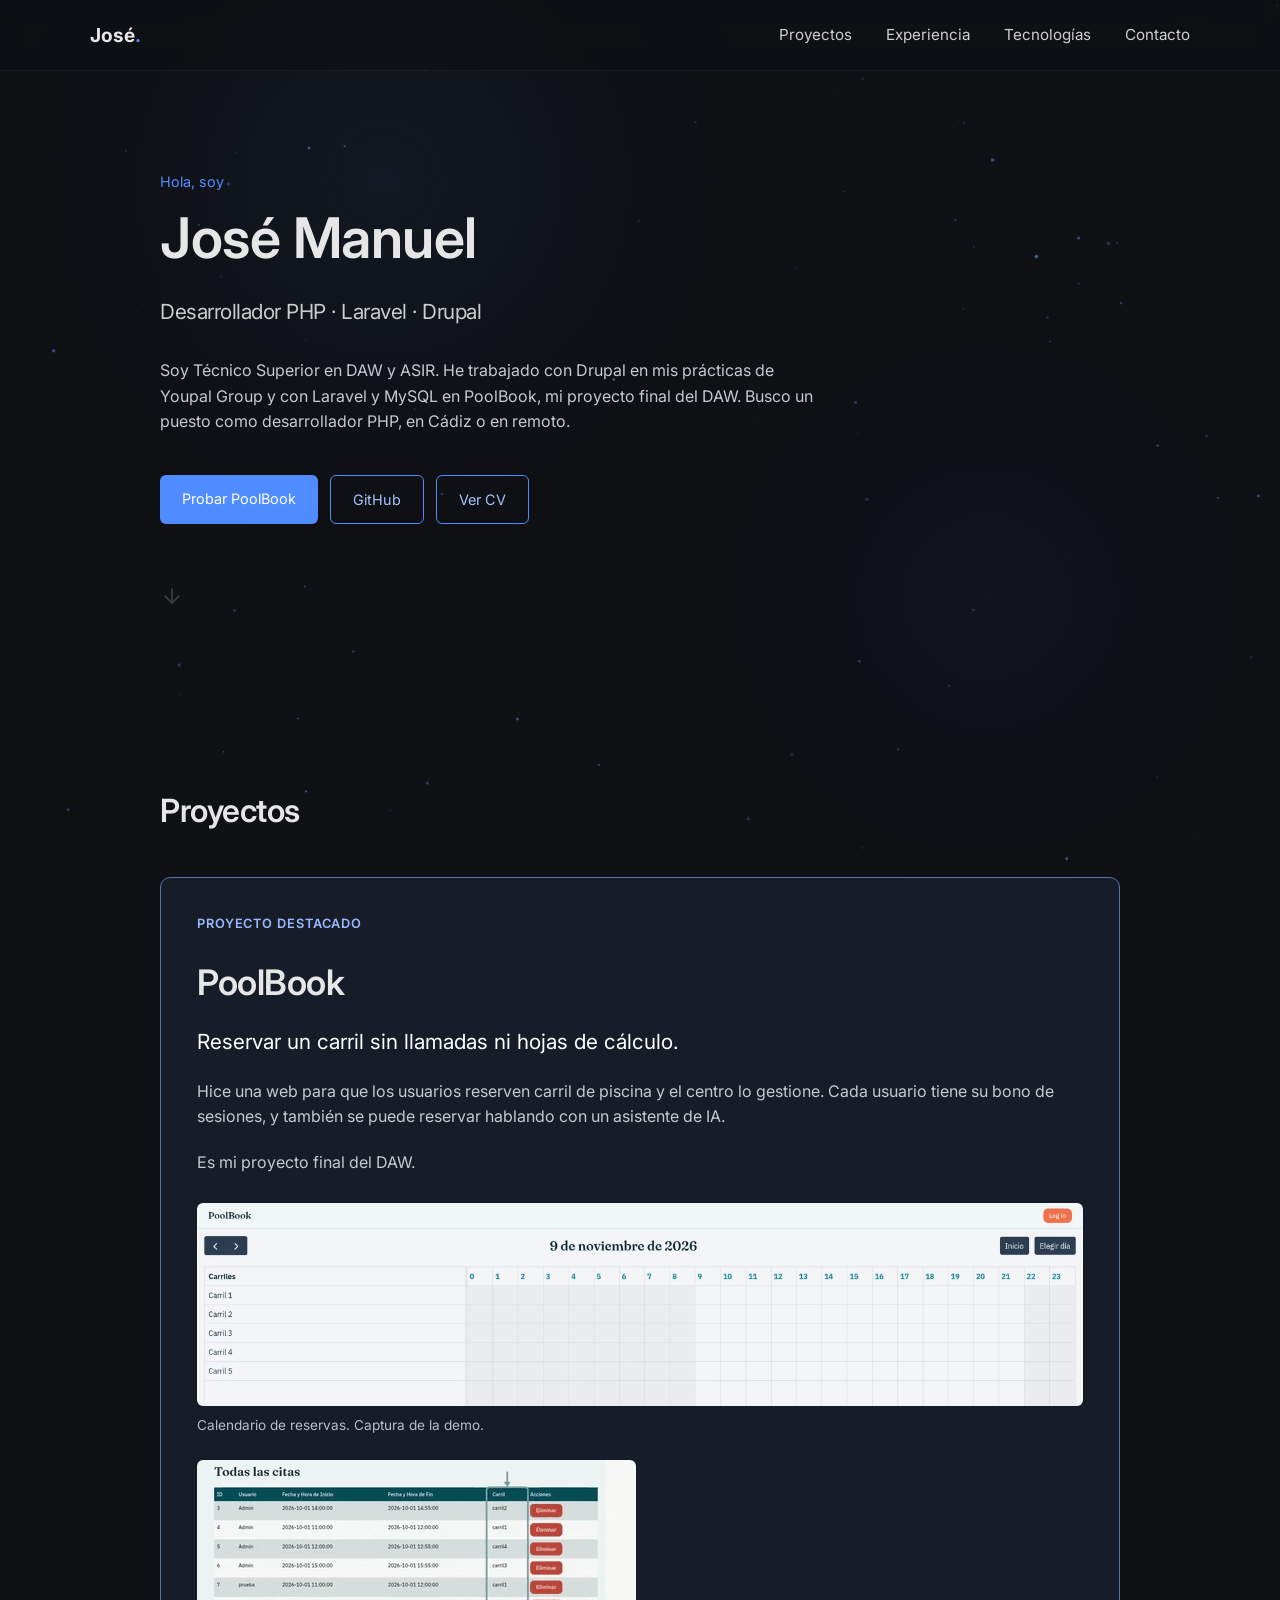
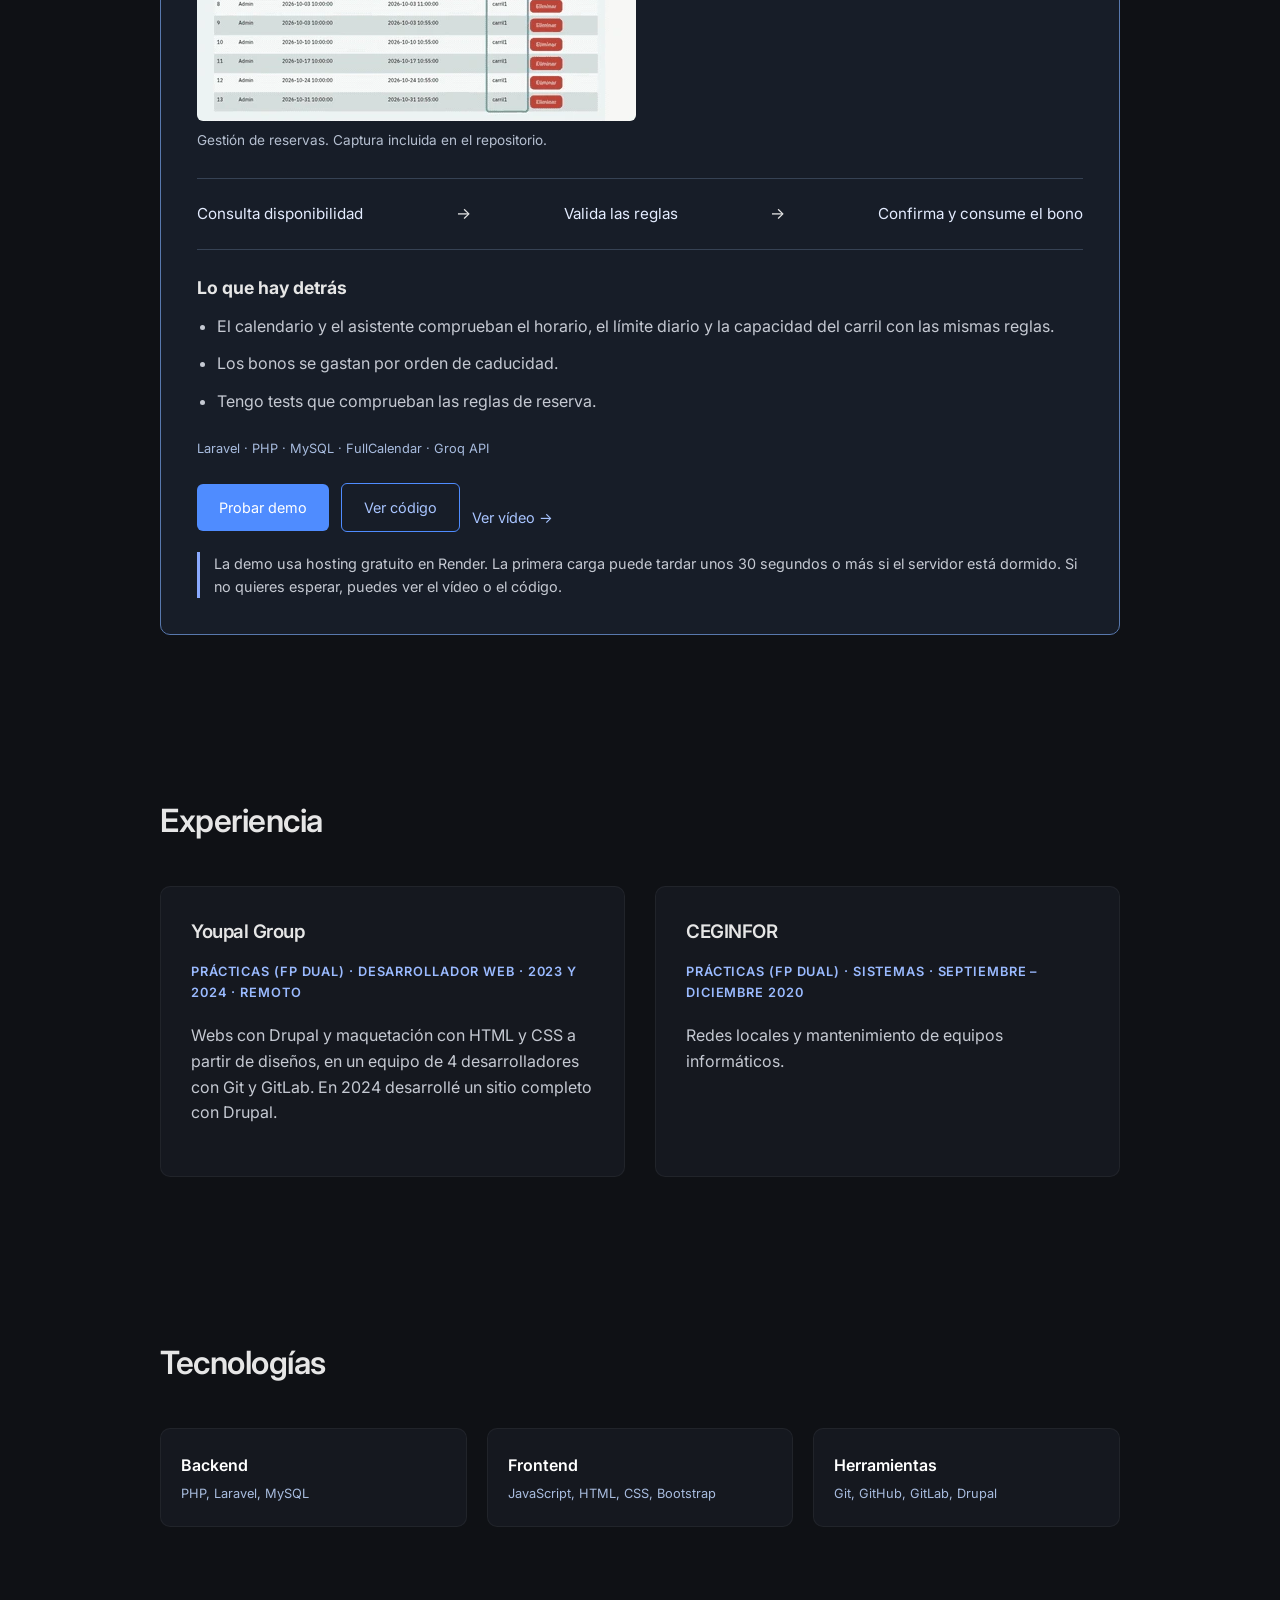
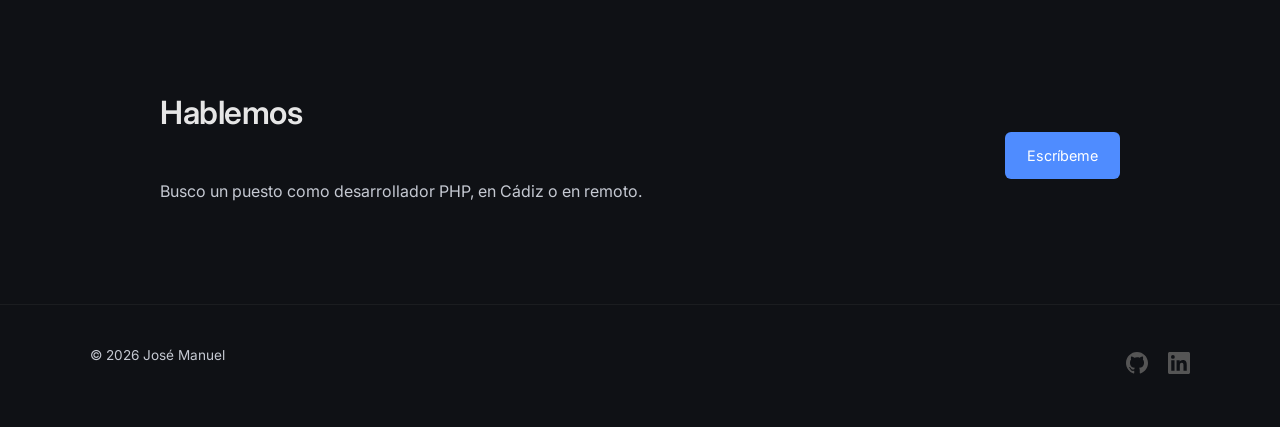
==== commit 127cb1ff: "Subida del portafolio" ====
--- a/index.html
+++ b/index.html
@@ -62,7 +62,7 @@
         </h2>
 
         <p class="hero-description">
-          Soy Técnico Superior en DAW y ASIR. He trabajado con Drupal en mis prácticas de Youpal Group y con Laravel y MySQL en PoolBook, mi proyecto final del DAW. Busco mi primer puesto en un equipo de desarrollo.
+          Soy Técnico Superior en DAW y ASIR. He trabajado con Drupal en mis prácticas de Youpal Group y con Laravel y MySQL en PoolBook, mi proyecto final del DAW. Busco un puesto como desarrollador PHP, en Cádiz o en remoto.
         </p>
 
         <div class="hero-buttons">
@@ -114,7 +114,7 @@
             </div>
             <h4>Lo que hay detrás</h4>
             <ul class="case-details">
-              <li>Evita reservas que se pisan: el calendario y el asistente usan las mismas reglas.</li>
+              <li>El calendario y el asistente comprueban el horario, el límite diario y la capacidad del carril con las mismas reglas.</li>
               <li>Los bonos se gastan por orden de caducidad.</li>
               <li>Tengo tests que comprueban las reglas de reserva.</li>
             </ul>
@@ -184,7 +184,7 @@
       <div class="container narrow contact-container">
         <div class="contact-text">
           <h2>Hablemos</h2>
-          <p>Busco mi primer puesto como desarrollador PHP / Laravel. Remoto o híbrido.</p>
+          <p>Busco un puesto como desarrollador PHP, en Cádiz o en remoto.</p>
         </div>
         <div class="contact-cta">
           <a href="mailto:jombenalb@gmail.com" class="btn-primary">Escríbeme</a>
--- a/style.css
+++ b/style.css
@@ -644,3 +644,16 @@
   html:not(.js) #main-nav { flex-direction: row; flex-wrap: wrap; }
   html:not(.js) .hero { padding-top: 65px; }
 }
+
+/* Capturas del proyecto, con acceso a la imagen completa. */
+.project-gallery {
+  display: flex;
+  flex-direction: column;
+  gap: 24px;
+  margin: 28px 0;
+}
+.project-gallery figure { min-width: 0; }
+.project-gallery a { display: block; border-radius: 6px; overflow: hidden; }
+.project-gallery img { display: block; width: 100%; height: auto; background: #eef1f4; }
+.project-gallery figcaption { margin-top: 9px; color: #b5bfd0; font-size: .85rem; line-height: 1.5; }
+.project-gallery figure:last-child { width: 100%; max-width: 439px; }
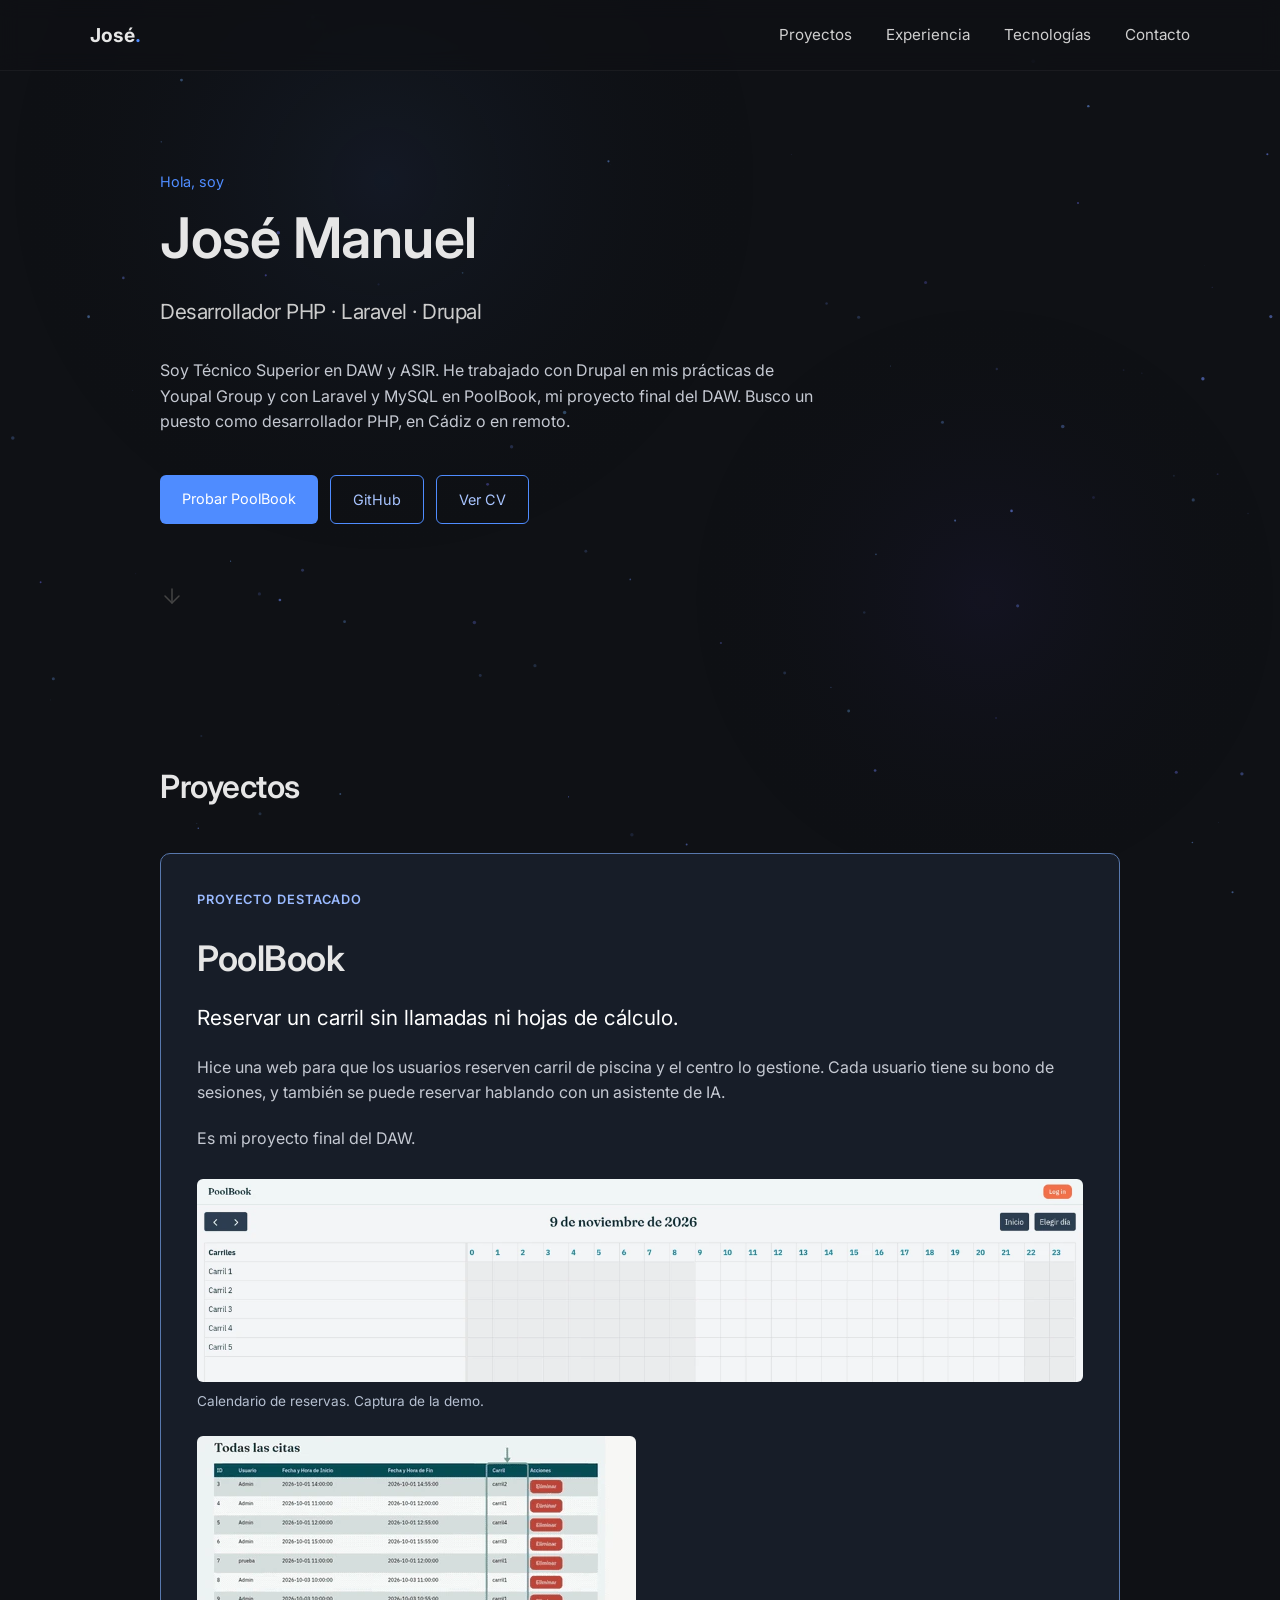
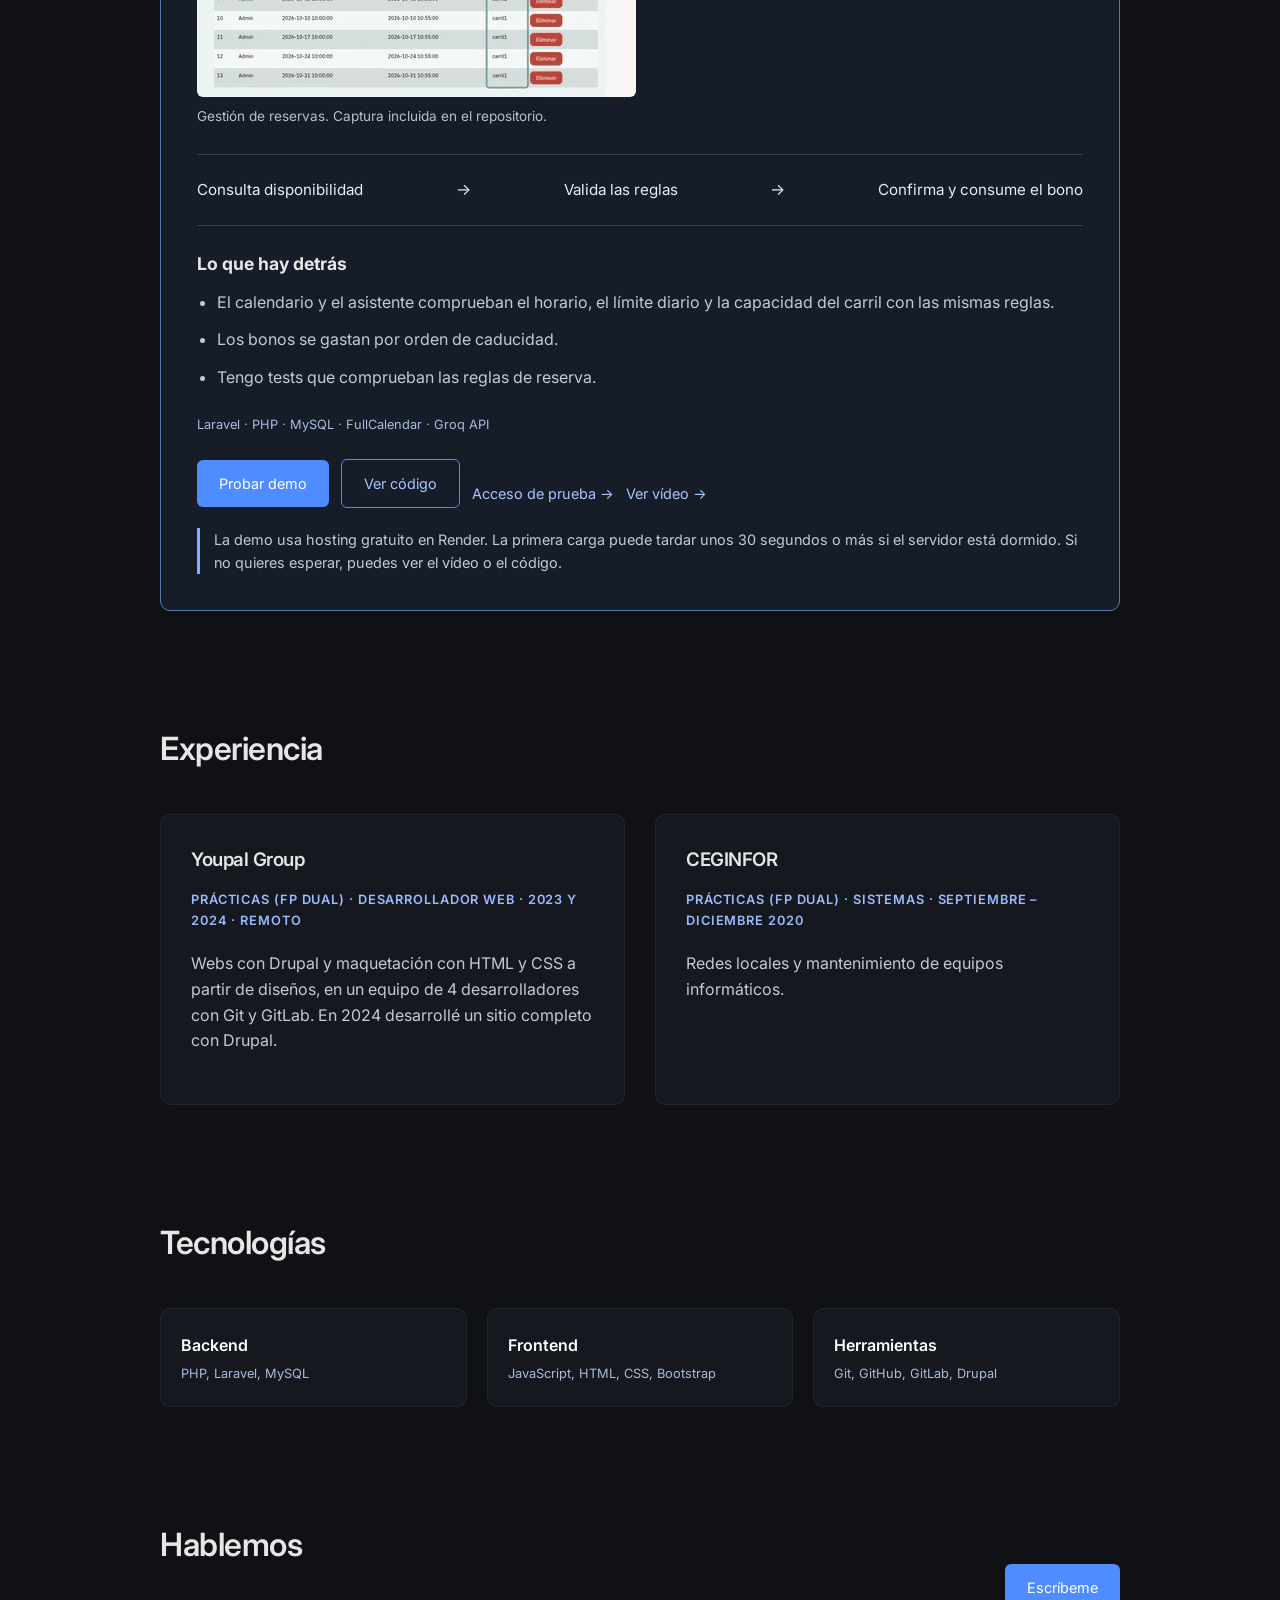
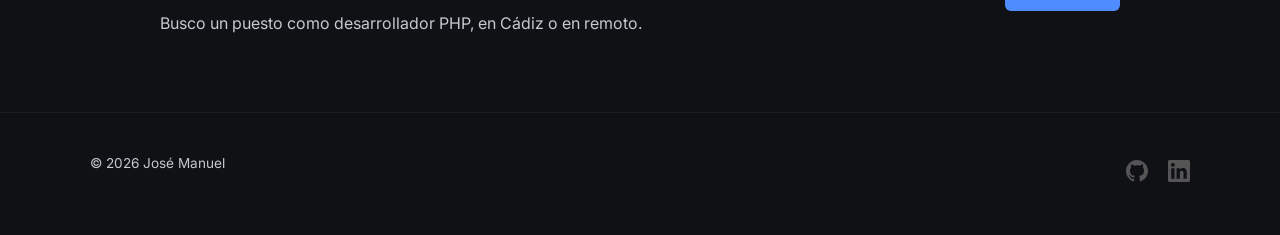
==== commit 44141da9: "enlace de acceso de prueba y menos hueco entre secciones" ====
--- a/index.html
+++ b/index.html
@@ -122,6 +122,7 @@
             <div class="project-actions">
               <a href="https://poolbook.onrender.com/" target="_blank" rel="noopener noreferrer" class="btn-primary">Probar demo</a>
               <a href="https://github.com/JoseBenitezAlba/poolbook" target="_blank" rel="noopener noreferrer" class="btn-secondary">Ver código</a>
+              <a href="https://poolbook.onrender.com/proyecto" target="_blank" rel="noopener noreferrer" class="project-link">Acceso de prueba →</a>
               <a href="https://youtu.be/JI9NC-3bdPs" target="_blank" rel="noopener noreferrer" class="project-link">Ver vídeo →</a>
             </div>
             <p class="demo-note">La demo usa hosting gratuito en Render. La primera carga puede tardar unos 30 segundos o más si el servidor está dormido. Si no quieres esperar, puedes ver el vídeo o el código.</p>
@@ -220,3 +221,4 @@
 
 </html>
 
+
--- a/style.css
+++ b/style.css
@@ -603,7 +603,7 @@
 .hero-description { max-width: 660px; }
 .hero-role { max-width: 800px; }
 .hero-buttons, .project-actions { display: flex; flex-wrap: wrap; gap: 12px; }
-.section { padding: 80px 0; scroll-margin-top: 90px; }
+.section { padding: 56px 0; scroll-margin-top: 90px; }
 #poolbook { scroll-margin-top: 100px; }
 .featured-project { grid-column: 1 / -1; padding: 36px; border-color: #5878ad; background: #171d28; }
 .featured-project h3 { font-size: 2.2rem; }
@@ -657,3 +657,4 @@
 .project-gallery img { display: block; width: 100%; height: auto; background: #eef1f4; }
 .project-gallery figcaption { margin-top: 9px; color: #b5bfd0; font-size: .85rem; line-height: 1.5; }
 .project-gallery figure:last-child { width: 100%; max-width: 439px; }
+
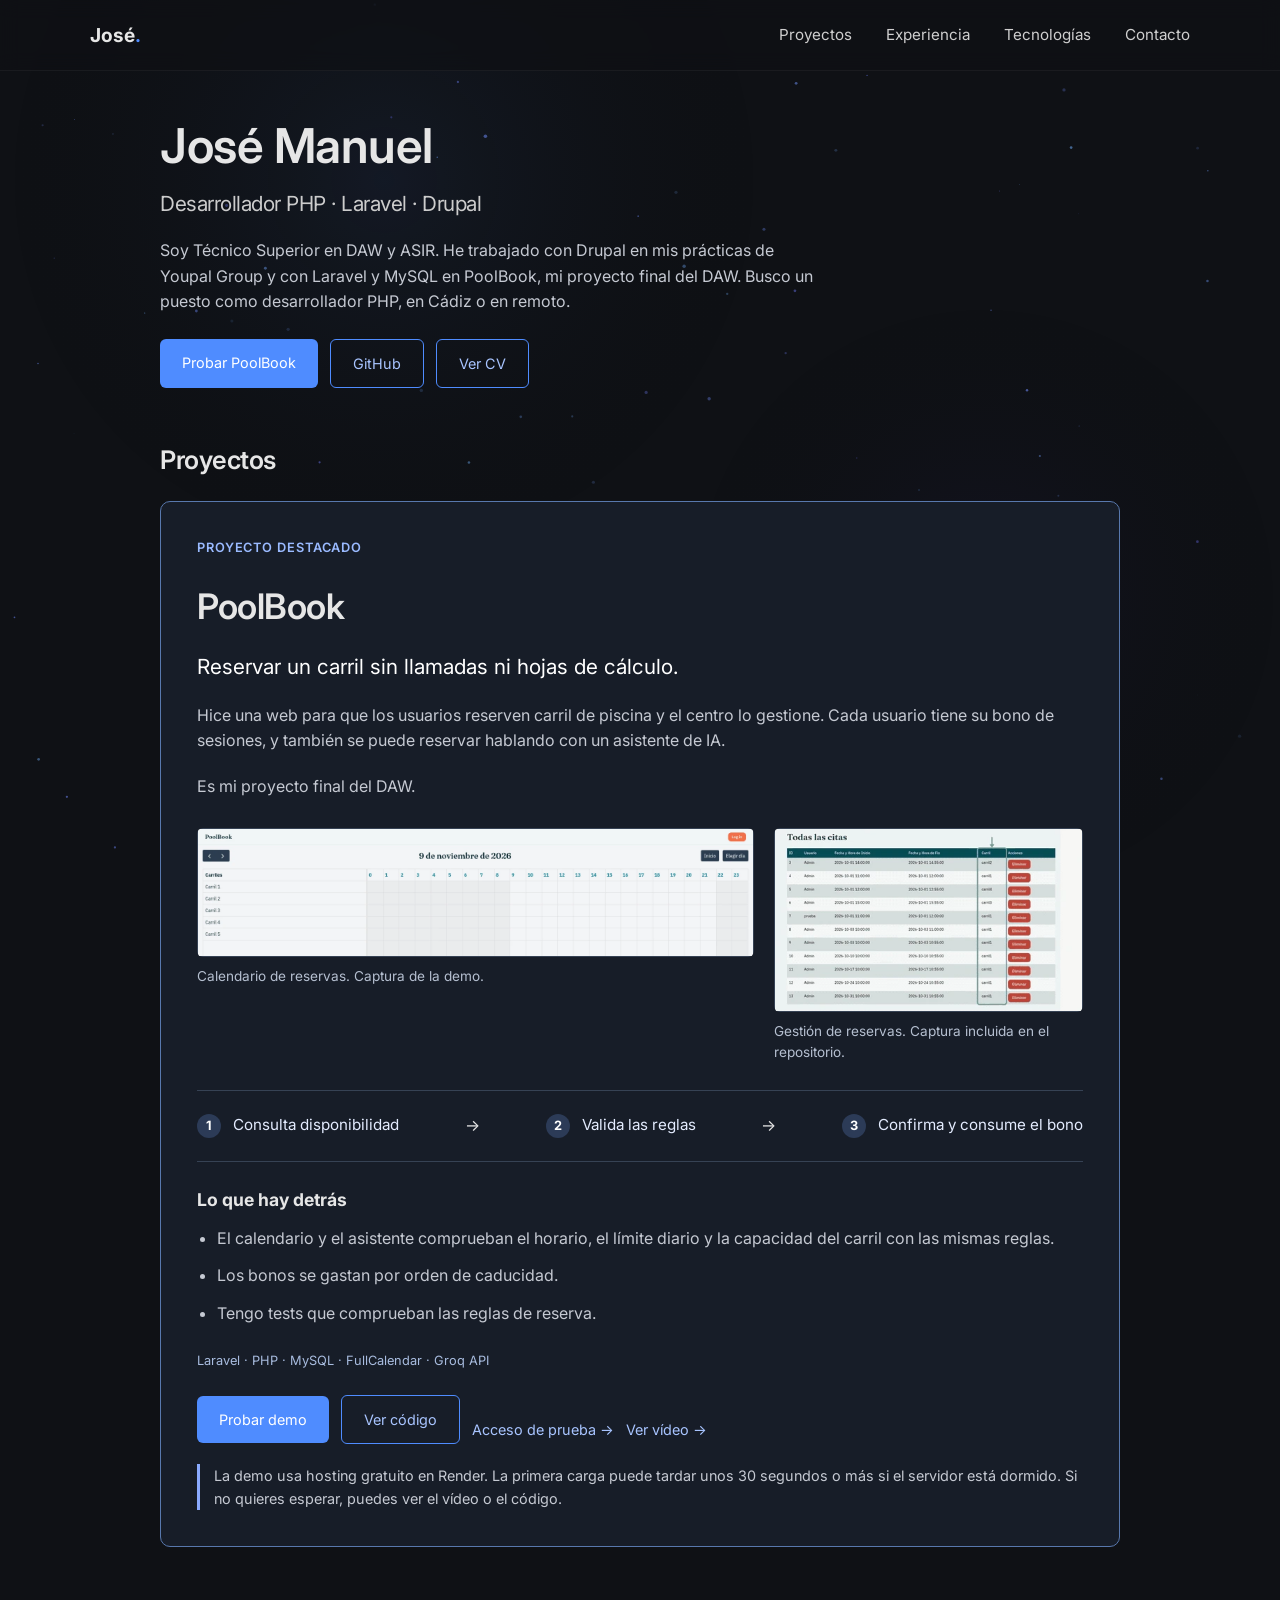
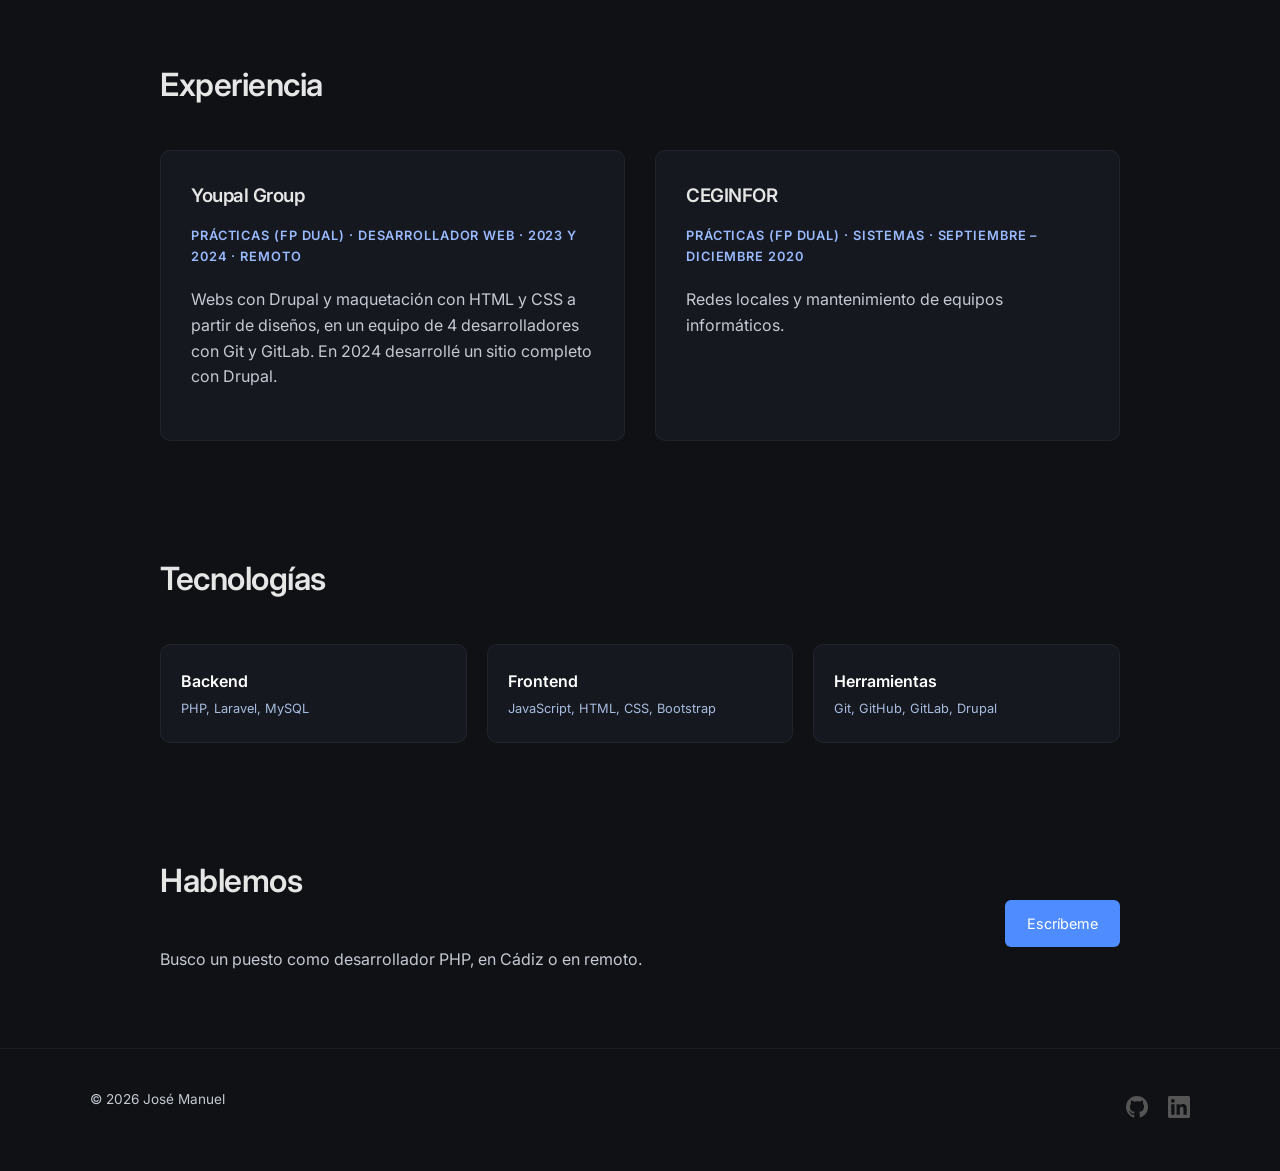
==== commit 12d862a8: "quito el "Hola, soy" y la flecha, y numero los pasos de la reserva" ====
--- a/index.html
+++ b/index.html
@@ -51,8 +51,6 @@
     <!-- HERO -->
     <section class="hero" data-section>
       <div class="container hero-container">
-        <p class="hero-mini">Hola, soy</p>
-
         <h1 class="hero-name">
           <span>José Manuel</span>
         </h1>
@@ -71,20 +69,13 @@
           <a href="CV-Jose-Manuel-Benitez-Alba.pdf" target="_blank" rel="noopener noreferrer" class="btn-secondary">Ver CV</a>
         </div>
 
-        <a href="#projects" class="scroll-indicator" aria-label="Scroll hacia abajo">
-          <svg xmlns="http://www.w3.org/2000/svg" width="24" height="24" viewBox="0 0 24 24" fill="none"
-            stroke="currentColor" stroke-width="1.5" stroke-linecap="round" stroke-linejoin="round">
-            <line x1="12" y1="5" x2="12" y2="19" />
-            <polyline points="19 12 12 19 5 12" />
-          </svg>
-        </a>
       </div>
     </section>
 
     <!-- PROYECTOS -->
     <section id="projects" class="section" data-section>
       <div class="container narrow">
-        <h2>Proyectos</h2>
+        <h2 class="section-title">Proyectos</h2>
         <div class="projects-grid">
 
           <article id="poolbook" class="project-card featured-project">
@@ -109,8 +100,8 @@
               </figure>
             </div>
             <div class="case-flow" aria-label="Flujo de una reserva">
-              <span>Consulta disponibilidad</span><span aria-hidden="true">→</span>
-              <span>Valida las reglas</span><span aria-hidden="true">→</span><span>Confirma y consume el bono</span>
+              <span><b>1</b> Consulta disponibilidad</span><span aria-hidden="true">→</span>
+              <span><b>2</b> Valida las reglas</span><span aria-hidden="true">→</span><span><b>3</b> Confirma y consume el bono</span>
             </div>
             <h4>Lo que hay detrás</h4>
             <ul class="case-details">
--- a/style.css
+++ b/style.css
@@ -658,3 +658,22 @@
 .project-gallery figcaption { margin-top: 9px; color: #b5bfd0; font-size: .85rem; line-height: 1.5; }
 .project-gallery figure:last-child { width: 100%; max-width: 439px; }
 
+
+
+/* Portada más compacta: PoolBook se ve sin tener que bajar mucho. */
+.hero { padding: 120px 0 28px; }
+.hero-name { font-size: 3rem; margin-bottom: 14px; }
+.hero-role { margin-bottom: 18px; }
+.hero-description { margin-bottom: 24px; }
+.hero-buttons { margin-top: 0; }
+#projects.section { padding-top: 24px; }
+.section-title { font-size: 1.6rem; margin-bottom: 20px; }
+.project-gallery { display: grid; grid-template-columns: 1.8fr 1fr; gap: 20px; align-items: start; }
+.project-gallery figure:last-child { max-width: none; }
+.project-gallery img { border: 1px solid #364254; }
+.case-flow b { display: inline-block; width: 24px; height: 24px; line-height: 24px; margin-right: 8px; text-align: center; border-radius: 50%; background: #2c3b57; color: #fff; font-size: .8rem; }
+@media (max-width: 768px) {
+  .hero { padding: 120px 0 20px; }
+  .hero-name { font-size: 2.2rem; }
+  .project-gallery { grid-template-columns: 1fr; }
+}
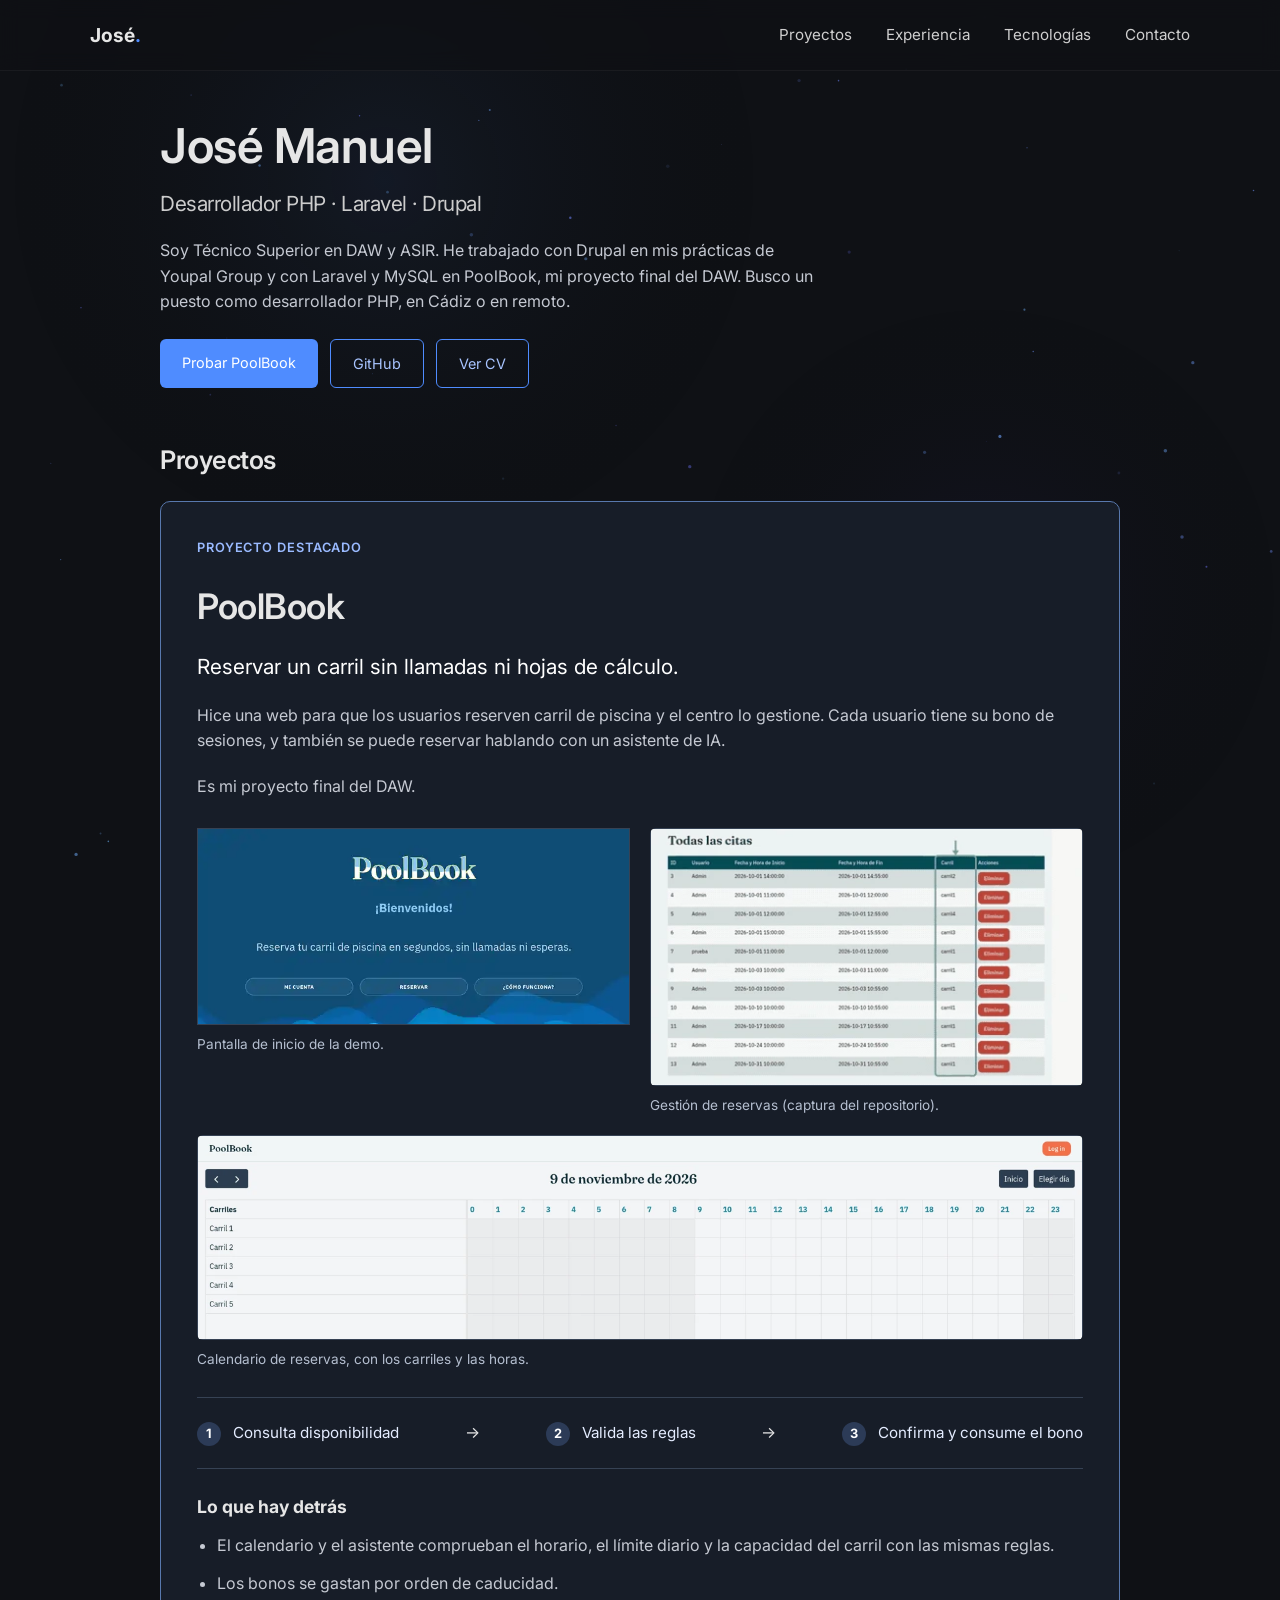
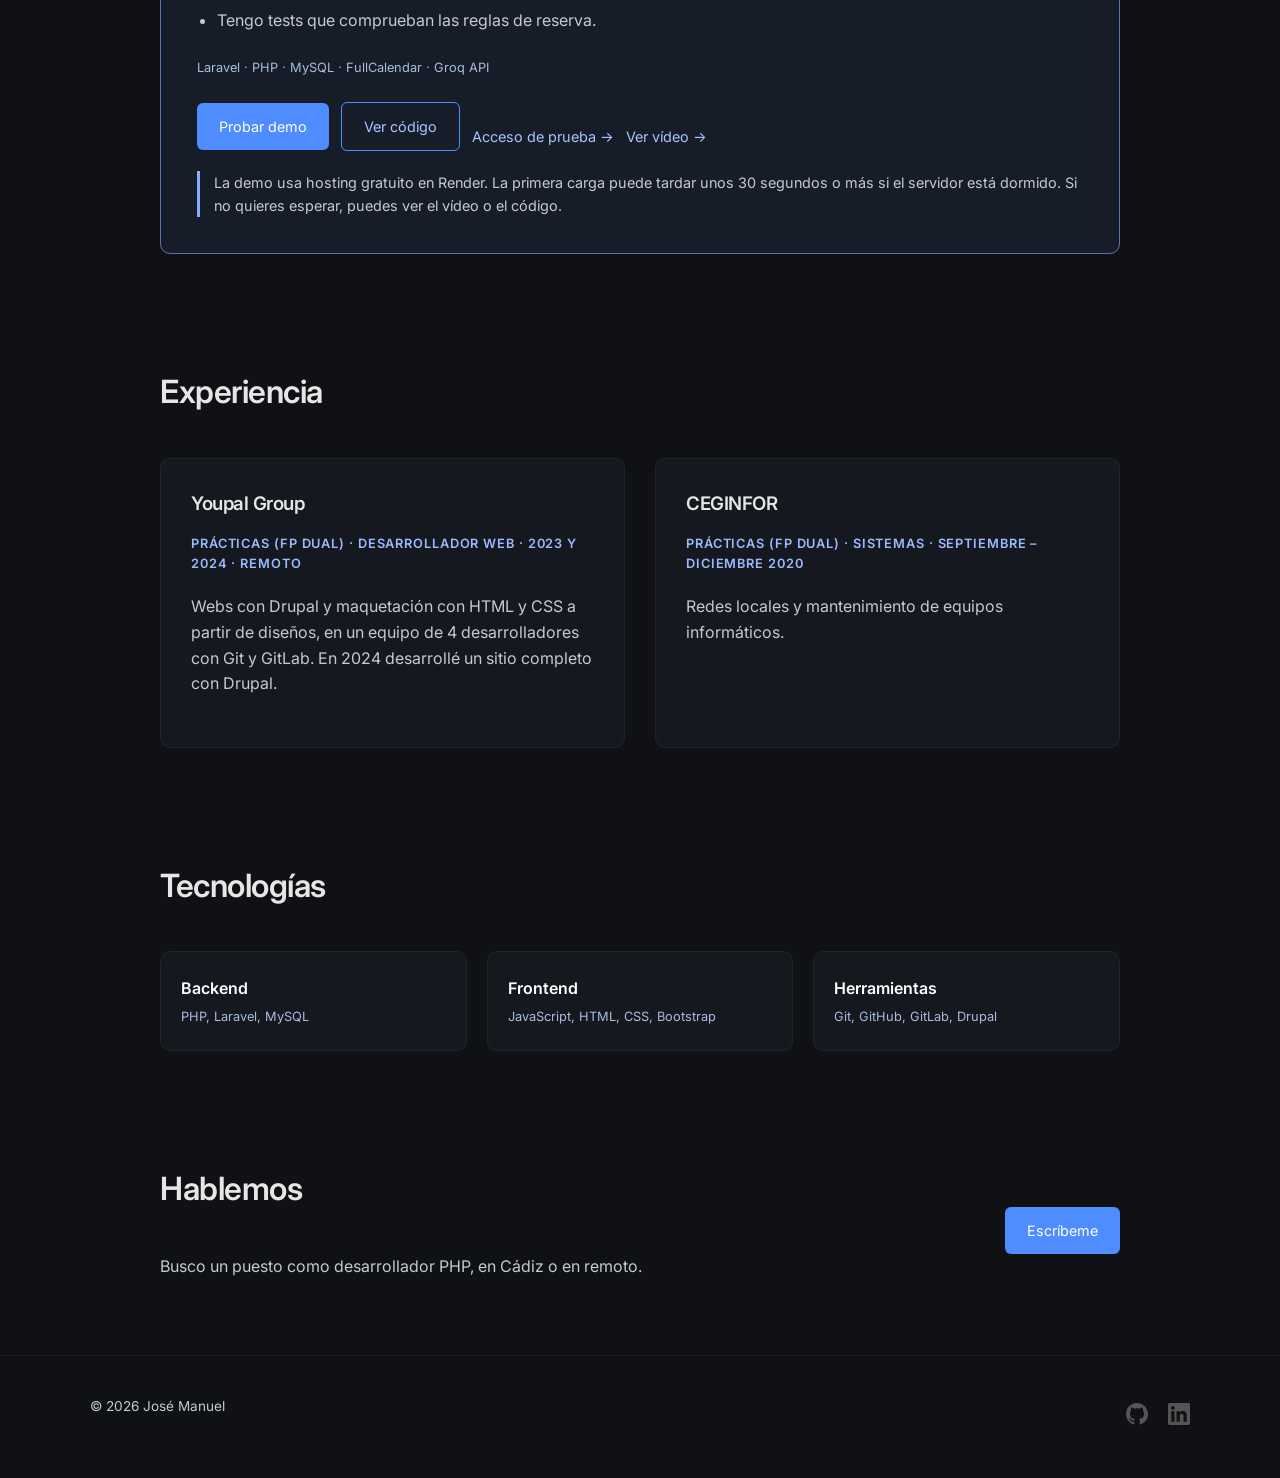
==== commit dd888692: "portada más compacta y PoolBook más arriba" ====
--- a/index.html
+++ b/index.html
@@ -86,17 +86,21 @@
               Cada usuario tiene su bono de sesiones, y también se puede reservar hablando con un asistente de IA.</p>
             <p>Es mi proyecto final del DAW.</p>
             <div class="project-gallery" aria-label="Capturas de PoolBook">
-              <figure>
+              <figure class="shot-home">
+                <img src="assets/poolbook-inicio.webp" alt="Pantalla de inicio de PoolBook con los botones Mi cuenta, Reservar y Cómo funciona" width="720" height="327" decoding="async">
+                <figcaption>Pantalla de inicio de la demo.</figcaption>
+              </figure>
+              <figure class="shot-admin">
+                <a href="assets/poolbook-administracion.webp" target="_blank" rel="noopener noreferrer" aria-label="Ampliar captura de administración de PoolBook">
+                  <img src="assets/poolbook-administracion.webp" alt="Tabla de administración de PoolBook con usuarios, fechas, horas y carriles de las reservas" width="439" height="261" loading="lazy" decoding="async">
+                </a>
+                <figcaption>Gestión de reservas (captura del repositorio).</figcaption>
+              </figure>
+              <figure class="shot-cal">
                 <a href="assets/poolbook-calendario.webp" target="_blank" rel="noopener noreferrer" aria-label="Ampliar captura del calendario de PoolBook">
                   <img src="assets/poolbook-calendario.webp" alt="Calendario de PoolBook con cinco carriles y franjas horarias" width="1440" height="330" loading="lazy" decoding="async">
                 </a>
-                <figcaption>Calendario de reservas. Captura de la demo.</figcaption>
-              </figure>
-              <figure>
-                <a href="assets/poolbook-administracion.webp" target="_blank" rel="noopener noreferrer" aria-label="Ampliar captura de administración de PoolBook">
-                  <img src="assets/poolbook-administracion.webp" alt="Tabla de administración de PoolBook con usuarios, fechas, horas y carriles de las reservas" width="439" height="261" loading="lazy" decoding="async">
-                </a>
-                <figcaption>Gestión de reservas. Captura incluida en el repositorio.</figcaption>
+                <figcaption>Calendario de reservas, con los carriles y las horas.</figcaption>
               </figure>
             </div>
             <div class="case-flow" aria-label="Flujo de una reserva">
--- a/style.css
+++ b/style.css
@@ -659,7 +659,6 @@
 .project-gallery figure:last-child { width: 100%; max-width: 439px; }
 
 
-
 /* Portada más compacta: PoolBook se ve sin tener que bajar mucho. */
 .hero { padding: 120px 0 28px; }
 .hero-name { font-size: 3rem; margin-bottom: 14px; }
@@ -668,7 +667,8 @@
 .hero-buttons { margin-top: 0; }
 #projects.section { padding-top: 24px; }
 .section-title { font-size: 1.6rem; margin-bottom: 20px; }
-.project-gallery { display: grid; grid-template-columns: 1.8fr 1fr; gap: 20px; align-items: start; }
+.project-gallery { display: grid; grid-template-columns: 1fr 1fr; gap: 20px; align-items: start; }
+.project-gallery .shot-cal { grid-column: 1 / -1; }
 .project-gallery figure:last-child { max-width: none; }
 .project-gallery img { border: 1px solid #364254; }
 .case-flow b { display: inline-block; width: 24px; height: 24px; line-height: 24px; margin-right: 8px; text-align: center; border-radius: 50%; background: #2c3b57; color: #fff; font-size: .8rem; }
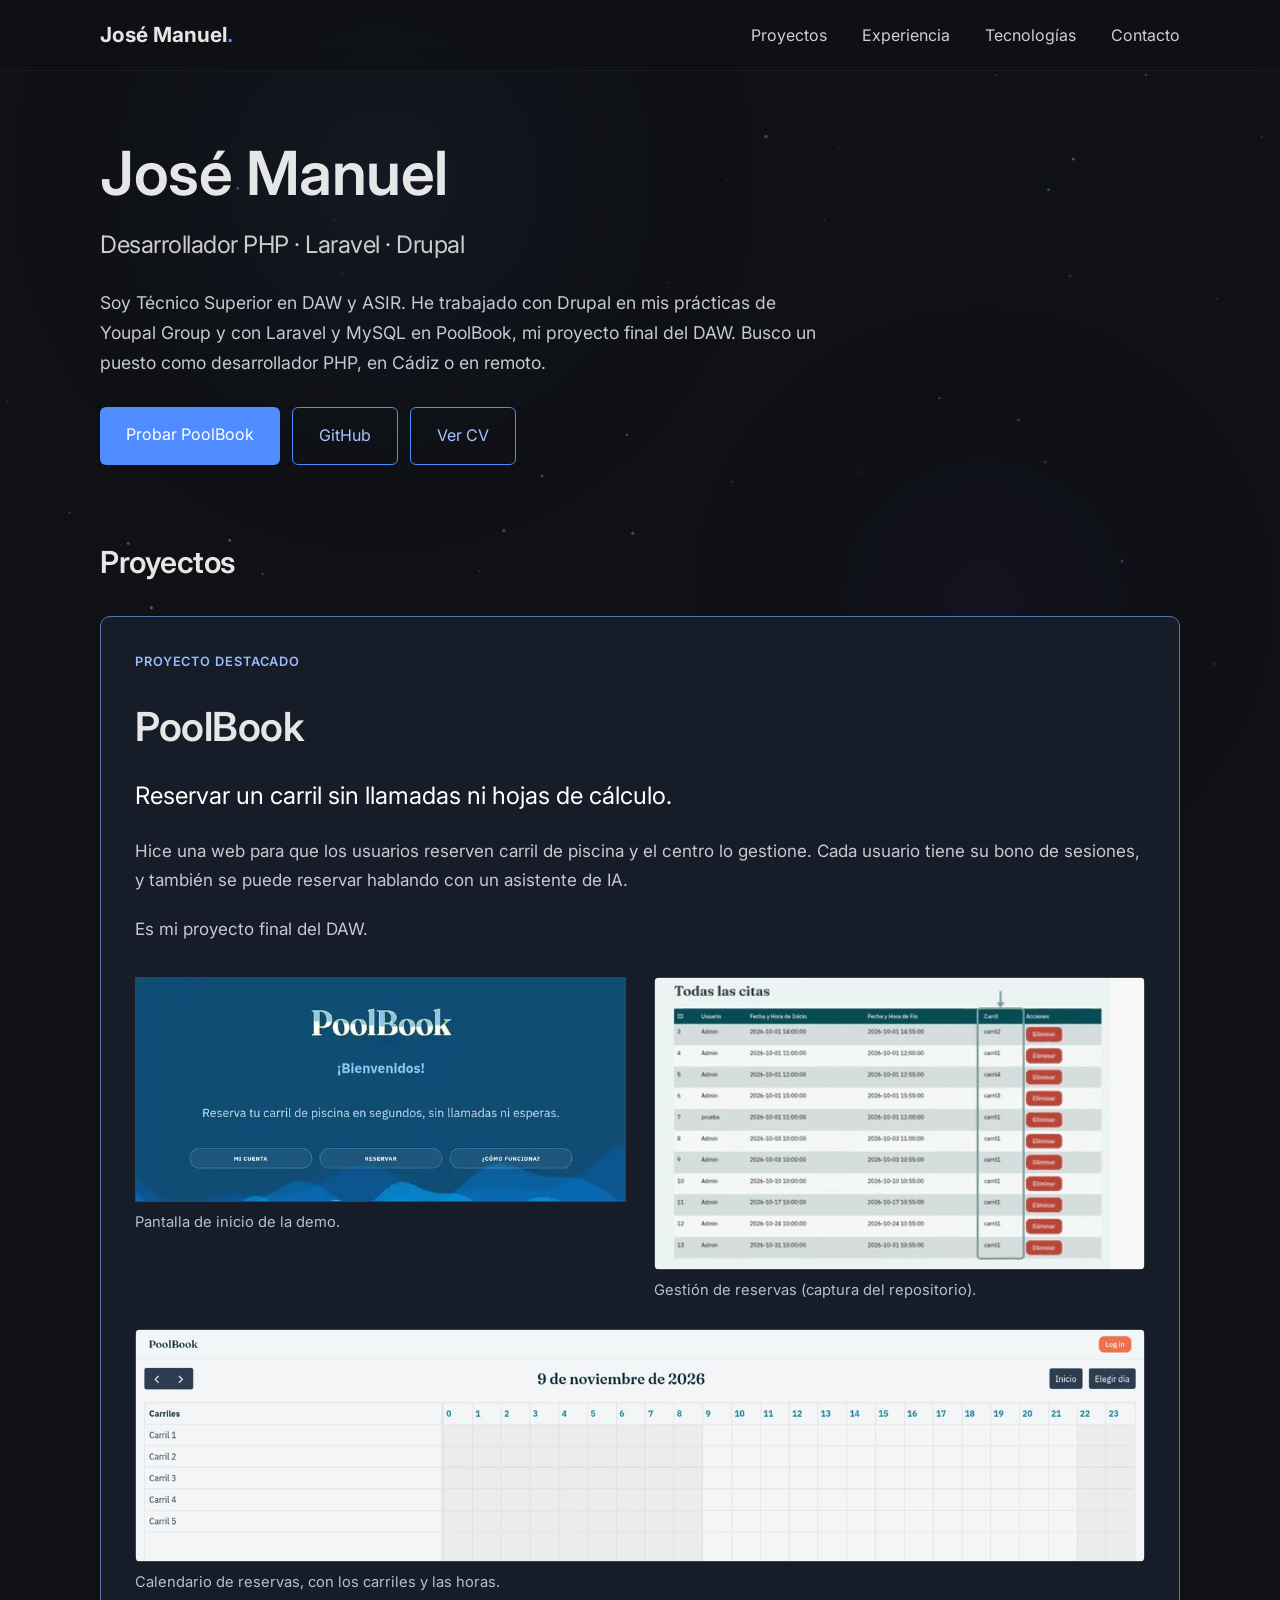
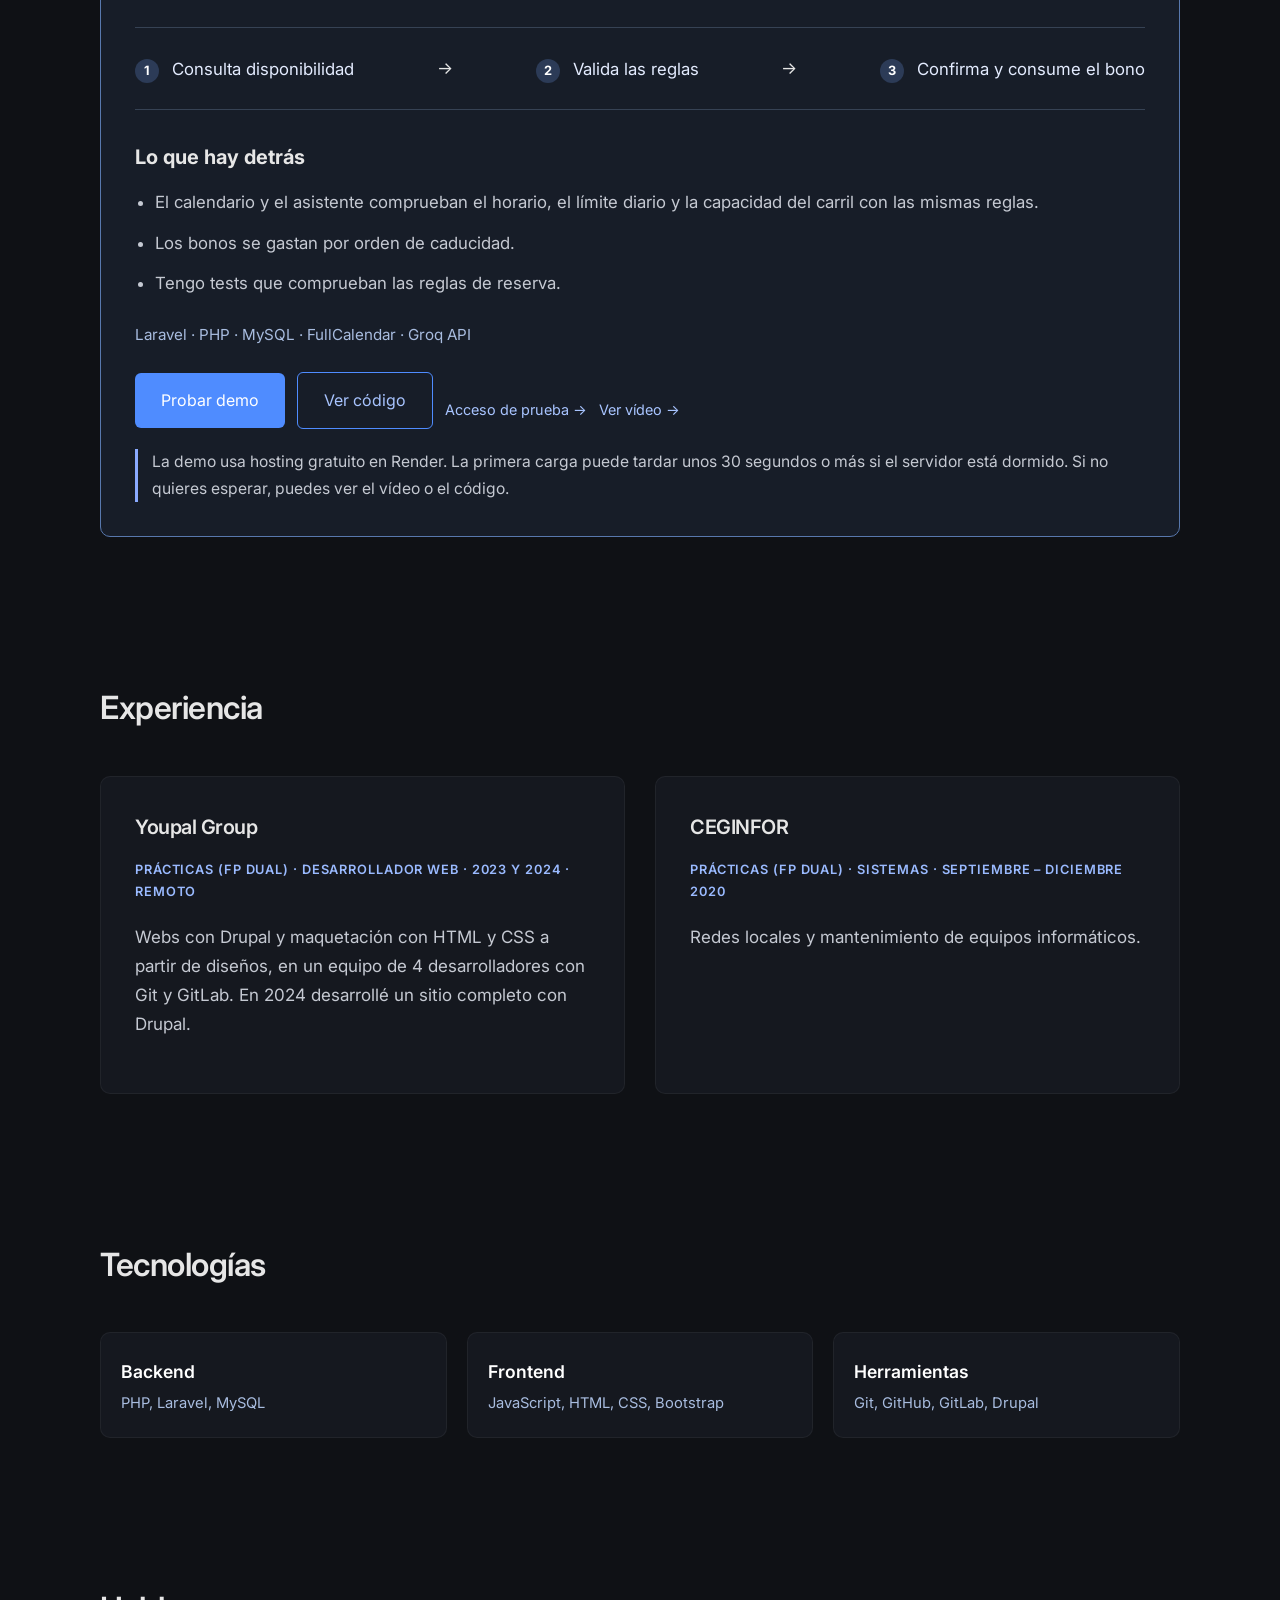
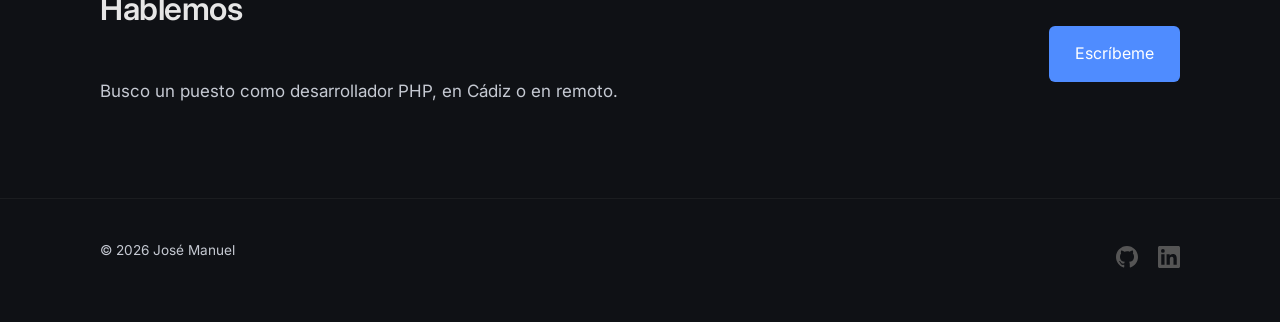
==== commit 29012a35: "más ancho, más aire y letra mayor" ====
--- a/index.html
+++ b/index.html
@@ -31,7 +31,7 @@
 
   <header class="header">
     <div class="container nav">
-      <div class="logo">José<span>.</span></div>
+      <div class="logo">José Manuel<span>.</span></div>
       <nav id="main-nav">
         <a href="#projects">Proyectos</a>
         <a href="#experience">Experiencia</a>
--- a/style.css
+++ b/style.css
@@ -677,3 +677,43 @@
   .hero-name { font-size: 2.2rem; }
   .project-gallery { grid-template-columns: 1fr; }
 }
+
+/* Más ancho, más aire y letra algo mayor en pantallas grandes. */
+body { font-size: 1.0625rem; line-height: 1.7; }
+.container { max-width: 1080px; }
+.hero-container, .narrow { max-width: 1080px; }
+.hero { padding: 140px 0 40px; }
+.hero-name { font-size: 3.8rem; margin-bottom: 18px; }
+.hero-role { font-size: 1.5rem; margin-bottom: 22px; }
+.hero-description { max-width: 720px; font-size: 1.1rem; margin-bottom: 30px; }
+nav a { font-size: 1rem; }
+.logo { font-size: 1.3rem; }
+.btn-primary, .btn-secondary { font-size: 1rem; padding: 14px 26px; }
+.section { padding: 72px 0; }
+#projects.section { padding-top: 32px; }
+.section-title { font-size: 1.9rem; margin-bottom: 28px; }
+.featured-project { padding: 44px; }
+.featured-project h3 { font-size: 2.5rem; }
+.project-lead { font-size: 1.5rem; }
+.project-gallery { gap: 28px; margin: 34px 0; }
+.project-gallery figcaption { font-size: .92rem; }
+.case-flow { padding: 26px 0; margin: 30px 0; }
+.case-flow span:not([aria-hidden]) { font-size: 1.05rem; }
+.case-details { font-size: 1.05rem; }
+.featured-project h4 { font-size: 1.25rem; margin: 30px 0 14px; }
+.tech { font-size: .95rem; }
+.demo-note { font-size: .98rem; }
+.project-card { padding: 34px; }
+.skill-name { font-size: 1.1rem; }
+.skill-level { font-size: .92rem; }
+@media (max-width: 768px) {
+  body { font-size: 1.05rem; }
+  .hero { padding: 120px 0 24px; }
+  .hero-name { font-size: 2.4rem; }
+  .hero-role { font-size: 1.3rem; }
+  .section { padding: 56px 0; }
+  .featured-project { padding: 24px; }
+  .featured-project h3 { font-size: 2.1rem; }
+  .project-lead { font-size: 1.3rem; }
+  .btn-primary, .btn-secondary { padding: 13px 22px; }
+}
